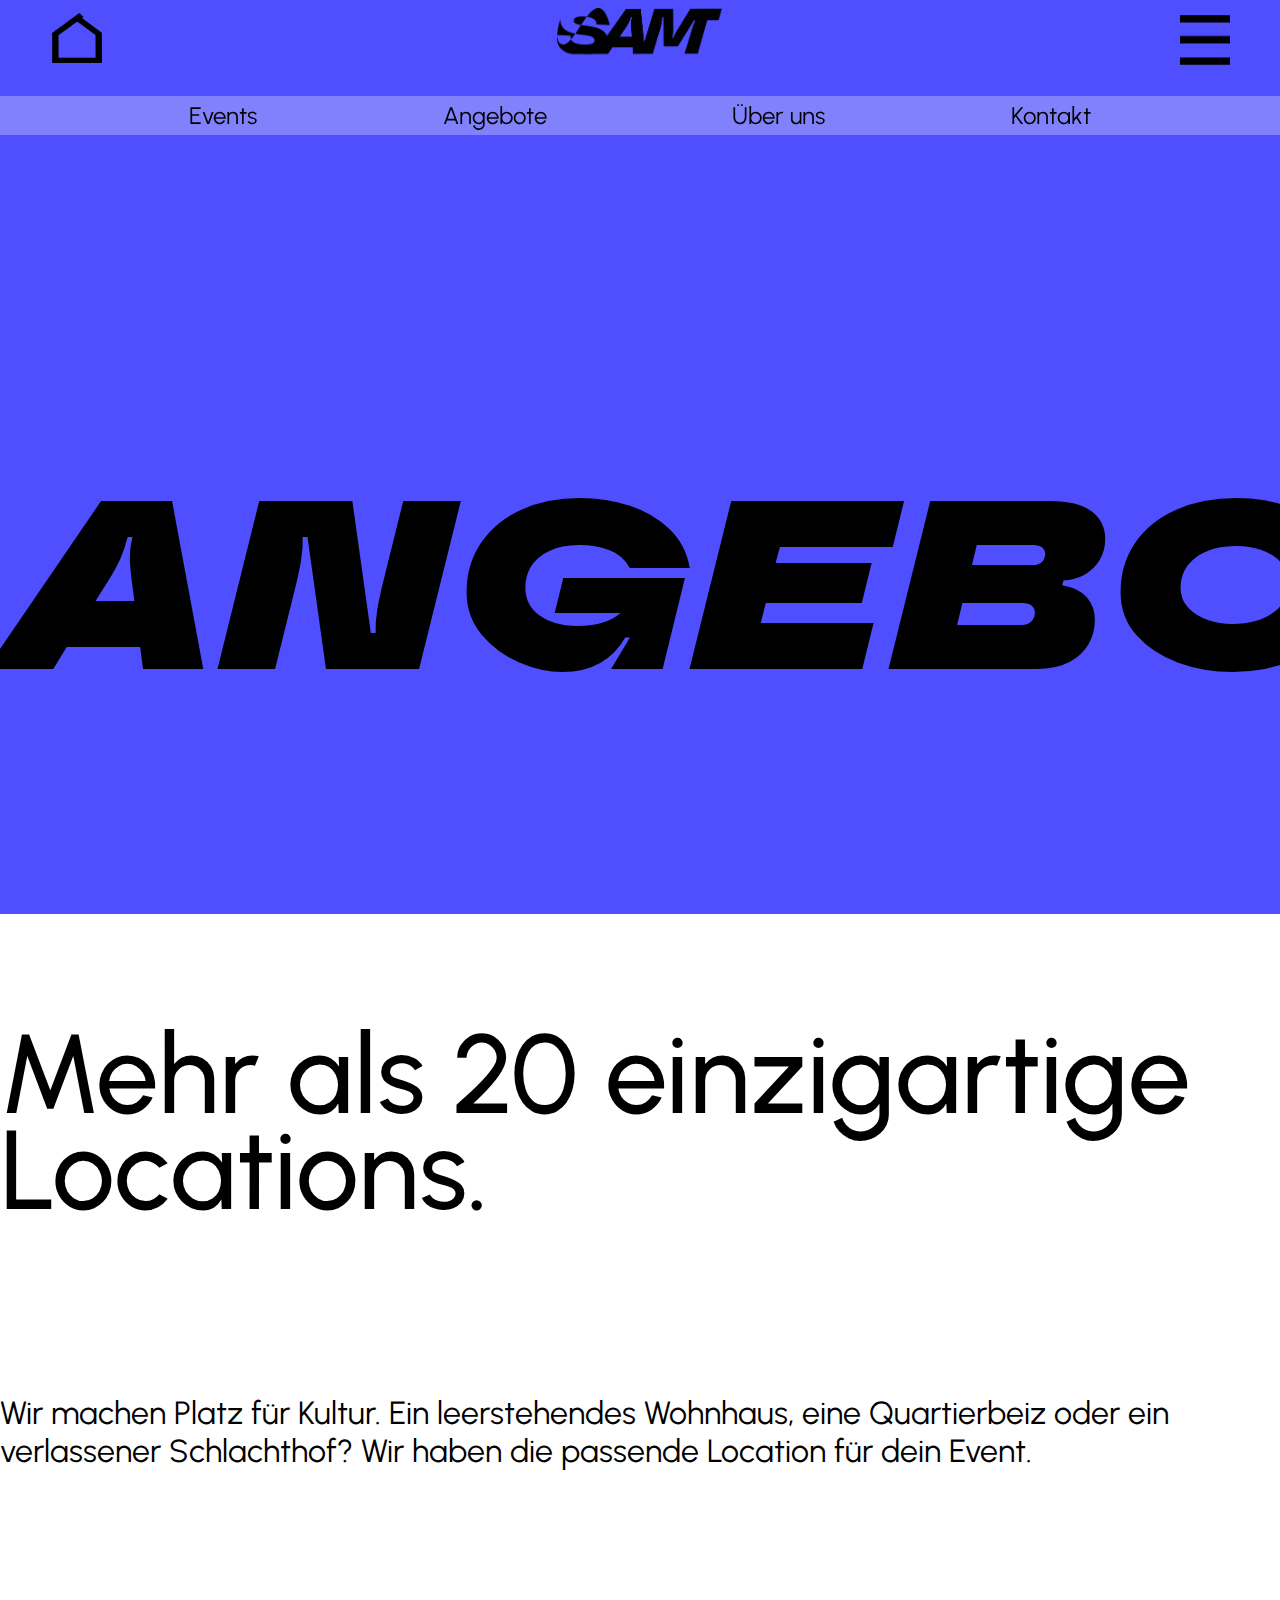
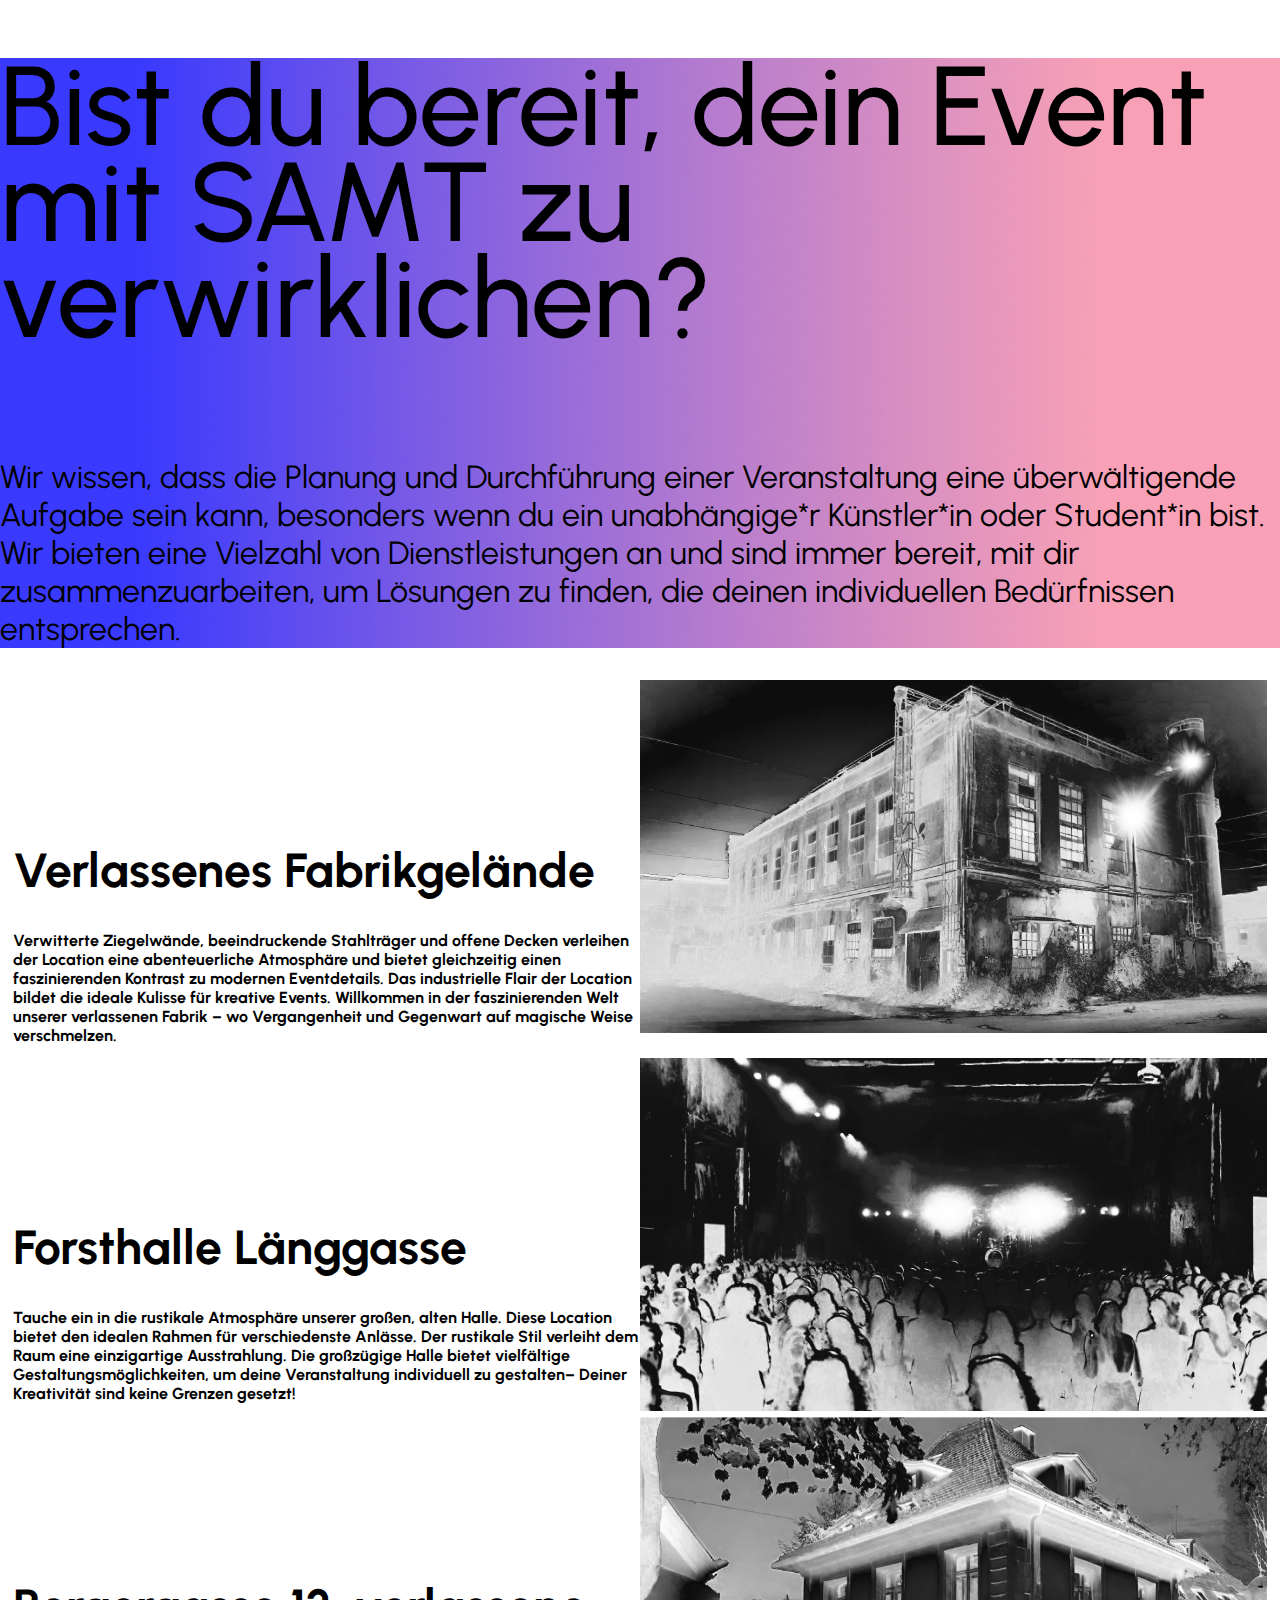
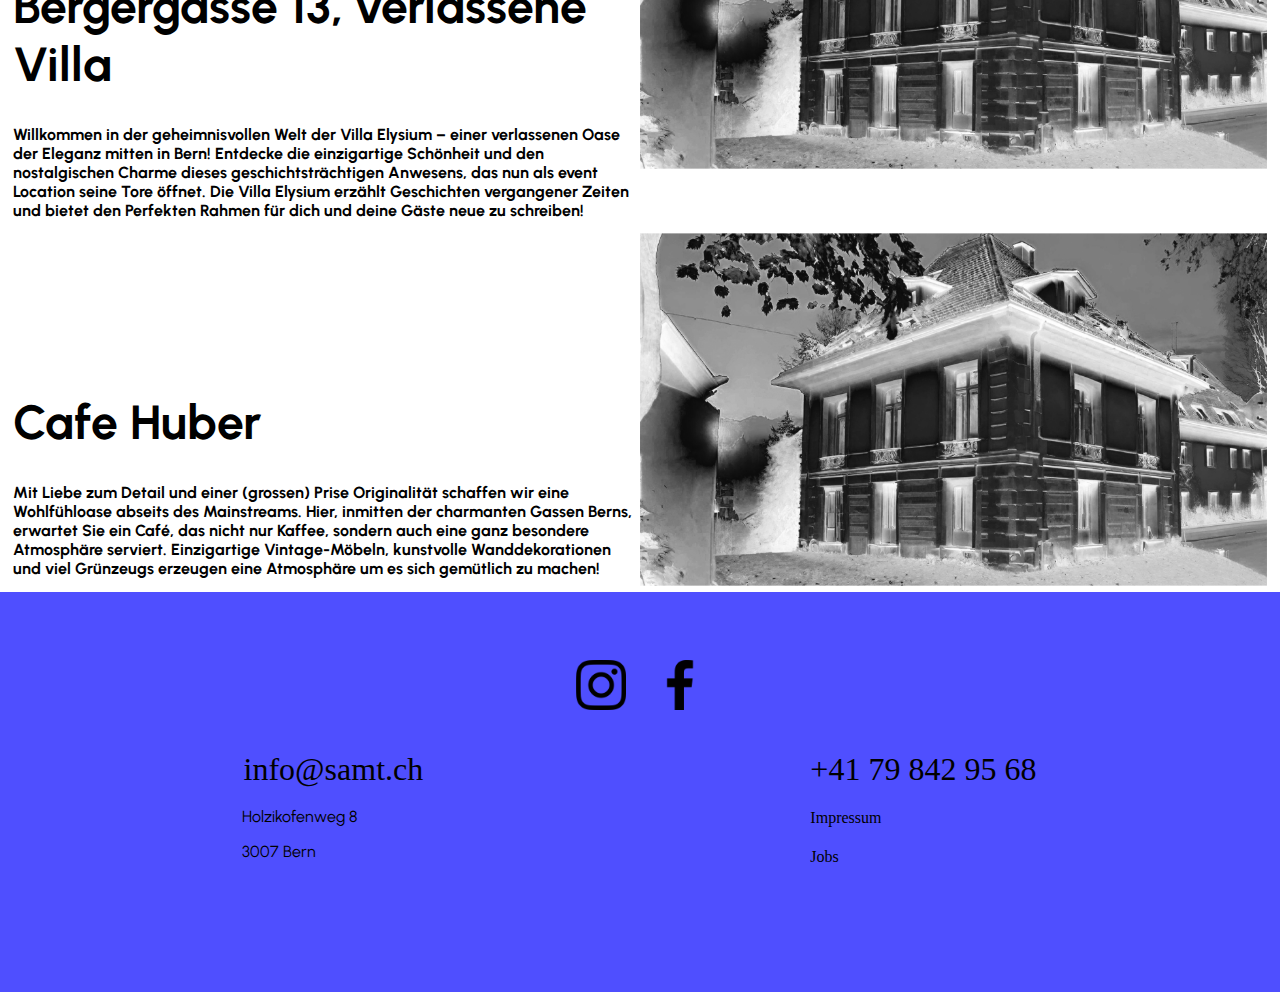
==== angebot.html @ 5d9d2802 "z" ====
<!DOCTYPE html>
<html lang="en" class="angebot-page">
<head>
    <meta charset="UTF-8">
    <meta name="viewport" content="width=device-width, initial-scale=1.0">
    <title>Document</title>
    <link rel="stylesheet" href="css/styles.css">
    <link rel="stylesheet" href="css/media.css">
    <link rel="stylesheet" href="css/angebot.css">
</head>
<body>
    
</body>
</html>

<body id="hintergrund">
    <header>
            
        <div class="flex-grid-header">    
            
            <div class="col" id="home">
                <a href="index.html"><img id="home" src="..\images\icons\haus.png" alt="Home" width="50" height="50"></a>
            </div>
            
            <div class="col" id="logo">
                <a href="index.html"><img src="..\images\logo-samt-header-dark.png" alt="SAMT Logo" class="logo" width="auto" height="80"></a>
            </div>
            
            <div class="col" id="burgernav">
                <img src="..\images\icons\burger.png" alt="menuburger" width="50" height="50"> </a>
            </div>
        
        </div>

        <nav>
            <ul>
                <li><a href="/index.html#Events">Events</a></li>
                <li><a href="angebot.html">Angebote</a></li>
                <li><a href="ueber-uns.html">Über uns</a></li>
                <li><a href="#footerref">Kontakt</a></li>
                
            </ul>
        </nav>

    </header>


    
    <main>

        <div class="flex-grid">
                <br><br><br>  

            <h1> ANGEBOT </h1>
        
        </div>
        <section id="uebersch">
            <div class="col">
                <h3>Mehr als 20 einzigartige
                    Locations.</h3>
              <p>Wir machen Platz für Kultur. Ein leerstehendes Wohnhaus, 
                eine Quartierbeiz oder ein verlassener Schlachthof? 
                Wir haben die passende Location für dein Event.
                </p>
  
        </div>
    </section>
    </div>

    <section id="ueberschrift">
        <div class="col">
            <h3 class="gradient">Bist du bereit, dein Event mit 
                SAMT zu verwirklichen?</h3>
          <p>Wir wissen, dass die Planung und Durchführung einer Veranstaltung
            eine überwältigende Aufgabe sein kann, besonders wenn du
            ein unabhängige*r Künstler*in oder Student*in bist. Wir bieten eine
            Vielzahl von Dienstleistungen an und sind immer bereit,
            mit dir zusammenzuarbeiten, um Lösungen zu finden,
            die deinen individuellen Bedürfnissen entsprechen.
          </p>

    </div>
    </section>
            
       
          

        <div class="flex-grid-2col">
            
            <div class="col">
                <h1 class="angebotheading">Verlassenes Fabrikgelände</h1>
                <h2 class="angebottext">
                    Verwitterte Ziegelwände, beeindruckende Stahlträger und
                    offene Decken verleihen der Location eine
                    abenteuerliche Atmosphäre und bietet gleichzeitig
                    einen faszinierenden Kontrast zu modernen Eventdetails.
                    Das industrielle Flair der Location bildet die ideale Kulisse
                    für kreative Events. Willkommen in der faszinierenden Welt
                    unserer verlassenen Fabrik – wo Vergangenheit und 
                    Gegenwart auf magische Weise verschmelzen.
                </h2>
            </div>
            <div class="col" >
                <img src="..\images\fabrik.png" alt="news" class="bild">
            </div>
            
        </div>

        <div class="flex-grid-2col">

            <div class="col">
                <h1  class="angebotheading">Forsthalle Länggasse
                <h2 class="angebottext">
                    Tauche ein in die rustikale Atmosphäre unserer 
                    großen, alten Halle. Diese Location bietet den idealen 
                    Rahmen für verschiedenste Anlässe.
                    Der rustikale Stil verleiht dem Raum 
                    eine einzigartige Ausstrahlung. Die großzügige
                    Halle bietet vielfältige  Gestaltungsmöglichkeiten, 
                    um deine Veranstaltung individuell
                    zu gestalten– Deiner Kreativität sind keine
                    Grenzen gesetzt!
                </h2>
            </div>

            <div class="col">
                <img src="..\images\kon2.png" alt="contact" class="bild">
            </div>
        </div>
        

        <div class="flex-grid-2col">

            <div class="col">
                <h1  class="angebotheading">Bergergasse 13, verlassene Villa</h1>
                <h2 class="angebottext">
                    Willkommen in der geheimnisvollen Welt der Villa Elysium – 
                    einer verlassenen Oase der Eleganz mitten in Bern! 
                    Entdecke die einzigartige Schönheit und den 
                    nostalgischen Charme dieses geschichtsträchtigen 
                    Anwesens, das nun als event Location seine Tore öffnet.
                    Die Villa Elysium erzählt Geschichten 
                    vergangener Zeiten und bietet den Perfekten
                    Rahmen für dich und deine Gäste neue zu schreiben!
                </h2>
            </div>
            <div class="col">
                <img src="..\images\villa1.png" alt="news" class="bild">
            </div>

        </div>

            <div class="flex-grid-2col">

                <div class="col">
                <h1  class="angebotheading">Cafe Huber</h1>
                <h2 class="angebottext">
                    Mit Liebe zum Detail und einer (grossen) Prise Originalität
                    schaffen wir eine Wohlfühloase abseits des Mainstreams.
                    Hier, inmitten der charmanten Gassen Berns, erwartet Sie
                    ein Café, das nicht nur Kaffee,
                    sondern auch eine ganz besondere Atmosphäre serviert.
                    Einzigartige Vintage-Möbeln, kunstvolle 
                    Wanddekorationen und viel Grünzeugs erzeugen eine
                    Atmosphäre um es sich gemütlich zu machen!
                </h2>
            </div>
            <div class="col">
                <img src="..\images\villa1.png" alt="news"  class="bild">
            </div>
        
    </main>
    
    <footer>


        <section id="footerref"></section>

        <div class="content">
            <div class="some">
                <a href="#">
                    <img src="/images/icons/instagram.png" alt="Instagram">
                </a>
                <a href="#">
                    <img src="images/icons/facebook.png" alt="Facebook">
                </a>
            </div>
            <div class="contact">
                <div class="address">
                    <a class="big-link" href="mailto:info@samt.ch">info@samt.ch</a>
                    <p>Holzikofenweg 8</p>
                    <p>3007 Bern</p>
                </div>
                <div class="information">
                    <a class="big-link" href="tel:+41 79 842 95 68">+41 79 842 95 68</a>
                    <a href="Impressum">Impressum</a>
                    <a href="Jobs">Jobs</a>
                </div>
            </div>
        </div>

    </footer>
</div>
</div>
</body>
</html>
---- css/styles.css ----
@font-face {
  font-family: 'TTTravelsNext';
  src: url('/fonts/TTTravelsNext.ttf');
  font-family: 'TTTravelsNextBlackItalic';
  src: url('/fonts/TTTravelsNextBlackItalic.ttf');
}
@font-face {
  font-family: 'Urbanist';
  src: url('/fonts/Urbanist.ttf');
}

/* For index.html */


/* Overall body style */

body {
  background-image: url(../images/bgimg.png);
  background-repeat: no-repeat;
  background-attachment: fixed;
  background-size: cover;
  background-position: center;
  padding: 0%;
  margin: 0%;
}

h1 {
  font-size: 7pc;
  color: white;
}

h2, p, a {
  font-family: 'Urbanist';

}

h2 {
  font-size: 2pc;
}

/* Header style */

header {
  position: fixed;
  width: 100svw;
}

.flex-grid-header {
  display: flex;
  justify-content: space-between;
  padding: 0 50px;
  padding-bottom: 0%;
  margin-bottom: 0%;
  height: 80px;
  align-items: center;
  backdrop-filter: blur(15px);
}

.flex-grid-header .col {
  width: 50%;
}


#home {
  text-align: left;
}

#logo {
  padding-top: 2px;
  text-align: center;
}

#burgernav {
  text-align: right;
  justify-content: right;
  display: flex;
  align-items: center;
  gap: 10px;
  top: 0;
}


/* Nav style */


nav {
  background-color: rgba(245, 245, 245, 0.3);
  backdrop-filter: blur(15px);
  padding: 0%;
  margin: 0%;
}

ul{   
  border-radius: 10px;
  padding: 5px;
  display:flex;
  flex-direction: row;
  justify-content: space-evenly;
  list-style: none;
  text-decoration: none;
}

li a {
  color: black;
  font-size: 24px;
}

/* Main style */

main {
  padding: 0%;
  margin: 0%;
}

/* Flex grid layout & styles for body */

.flex-grid {
  display: flex;
}

.col {
  flex: 1;
}


.flex-grid-2col {
  display: flex;
  padding-top: 0%;
  padding-bottom: 0%;
  padding-left: 0%;
  padding-right: 0%;
  justify-content: space-between;
}

.flex-grid-2col .col {
  width: 50%;
  padding-top: 0%;
  padding-bottom: 0%;
  padding-left: 0%;
  padding-right: 0%;
}

.flex-grid-2col .col img {
  max-width: 100%;
  padding-top: 0%;
  padding-bottom: 0%;
  padding-left: 0%;
  padding-right: 0%;
}


/* landingpage  section */

#landingpage {
  flex-direction: column;
  justify-content: center;
  align-content: center;
  text-align: center;
  align-items: center;
  padding-top: 8%;
  width: 100%;
  min-height: 100vh;
  min-height: 100svh;
}

#landingpage h1 {
  text-transform: uppercase;
  line-height: 5pc;
  font-family: 'TTTravelsNextBlackItalic';
}

/* Claim  section */

#claim {
  font-family: 'Urbanist';
  padding-left: 2%;
  padding-top: 6%;
}

#claim h1 {
  color: black;
  line-height: 3pc;
  font-size: 7pc;
  font-weight: 500;
}

#claim h2 {
  padding-top: 5%;
  font-size: 2pc;
  padding-bottom: 6%;
  font-weight: 300;
}

/* Events section */

#Events {
  padding-top: 6%;
}

#Events h2 {
  color: white;
  font-size:3pc;
  padding: 2%;
}

#Events p {
  padding-left: 2%;
  font-size: 1.5pc;
  color: white;
}

.flex-grid-2col #col1 {
  background: url(../images/konzedited.png);
  background-repeat: no-repeat;
  background-size: cover;
}

.flex-grid-2col #col2 {
  background: url(../images/aseatatthetableedited.png);
  background-repeat: no-repeat;
  background-size: cover;
}

.flex-grid-2col #col3 {
  background: url(../images/patinavol2edited.png);
  background-repeat: no-repeat;
  background-size: cover;
}

.flex-grid-2col #gradbg {
  background: url(../images/eventbg.png);
  background-repeat: no-repeat;
  background-size: cover;
}

.flex-grid-2col #gradbg2 {
  background: url(../images/eventbg.png);
  background-repeat: no-repeat;
  background-size: cover;
}

.flex-grid-2col #gradbgflipped {
  background: url(../images/eventbgflipped.png);
  background-repeat: no-repeat  ;
  background-size: cover;
}

#imgright {
  max-width: 100%;
  text-align: right;
}

/* Footer style */

footer{
  padding: 50px;
  min-height: 300px;
  background-color: #4F4FFF;
}
footer a{
  display: block;
}
footer a, footer p{
  margin: 1rem 0;
  color: black;
}
.big-link{
  font-size: 2rem;
  font-weight: 500;
}
.some{
  display: flex;
  justify-content: center;
  gap: 25px;
}
.some img{
  width: 50px;
}
.contact{
  display: flex;
  justify-content: space-around;
}

#footerref{
  max-width: 100%;
}

/* Hover Effect */

a:hover{
  border-bottom: 2px solid black;
}
---- css/media.css ----
/* Extra small devices (phones, 600px and down) */
@media only screen and (max-width: 600px)
 
{

  .flex-grid-header {
    display: flex;
    justify-content: space-between;
    padding: 0 0px;
    padding-bottom: 0%;
    margin-bottom: 0%;
    height: 80px;
    align-items: center;
    backdrop-filter: blur(15px);
  }

  .flex-grid-header .col {
    max-width: 100%;
    width: 100%;
  }

    #burgernav { 
        width: 0%; 
        display: none;
      }

      #logo {
        text-align: center;
      }

      #home { 
        display: none; 
      }

      nav li a {
        font-size: 1pc;
      }

      #textA h1 {
        padding-top: 55%;
      }

      #claim .col {
        padding-top: 30%;
      }


      #claim h1 {
        font-size: 2pc;
      }

      #claim h2 {
        font-size: 1pc;
        padding-top: 10%;
      }

    .flex-grid {
        display: flex;
        flex-direction: column;
      }


      #landingpage {
        padding: 0%;
        margin: 0%;
      }

      #landingpage h1{
        padding-left: 5%;
      }
     
      h1 {
        text-align: left;
        font-size: 2pc;
      }
      
      h2 {
        text-align: left;
        font-size: 1pc;
      }

      #Events {
        padding-top: 29%;
      }

      #column2 .flex-grid-2col {
        flex-direction: column-reverse;
      }

      .flex-grid-2col .col h1 {
        font-size: 2pc;
      }
      
      .flex-grid-2col .col h2 {
        font-size: 1pc;
      }
      .flex-grid-2col {
        flex-direction: column;
      }

      .flex-grid-2col .col {
        width: 100%;
      }

      .flex-grid-2col .col img {
        max-width: 99%;
      }

      .flex-grid-2col#Events {
        flex-direction: column;
      }

      .big-link {
        font-size: 1pc;
      }
}
---- css/angebot.css ----
@font-face {
    font-family: 'TTTravelsNext';
    src: url('/fonts/TTTravelsNext.ttf');
    font-family: 'TTTravelsNextBlackItalic';
    src: url('/fonts/TTTravelsNextBlackItalic.ttf');
}
@font-face {
    font-family: 'Urbanist';
    src: url('/fonts/Urbanist.ttf');
}


#hintergrund {
  background-image: url(DSC_0670.jpg);
  background-repeat: no-repeat;
  background-attachment: fixed;
  background-size: cover;
  background-position: center;
  padding: 0%;
  margin: 0%;
  background-color: white;
}


h1 {
  padding-top: 20%;
  padding-bottom: 0%;
  font-size: 15pc;
  color: black;
  font-family: 'tttravelsnextblackitalic';
}

.angebotheading {
  padding-top: 20%;
  padding-bottom: 0%;  
  font-size: 3pc;
  color: black;
  font-family: 'urbanist';
  margin-left: 2%;
}
.angebottext {
  padding-top: 0%;
  padding-bottom: 0%;
  font-size: 1pc;
  color: black;
  font-family: 'urbanist'light;
  margin-left: 2%;
}
.flex-grid {
  display: flex;
  padding-top: 0%;
  padding-bottom: 0%;
  padding-left: 0%;
  padding-right: 0%;
  justify-content: space-between;
  background-image: url();
  background-color: #4F4FFF; /* I want wusch1.jpg as background */
}

.flex-grid-2col {
  display: flex;
  padding-top: 0%;
  padding-bottom: 0%;
  padding-left: 0%; 
  padding-right: 0%;
  justify-content: space-between;
}

.bild {
  width: 98%;
  padding-top: 0%;
  padding-bottom: 4%;
  padding-left:4%;
  padding-right:2%;
  
}


.angebot-page .col img {
  max-width: 100%;
  padding: 0;
  filter: grayscale(100%);
    transition: filter 0.3s;
}

.angebot-page .col img:hover {
  filter: saturate(100%); }

  #uebersch {
    background-color: white;
  }

  
  h3{
    color: black;
    line-height: 6pc;
    font-size: 7pc;
    font-weight: 500;
    font-family:'urbanist';
  }
  .gradient {
    background-repeat: no-repeat;
    font-size: 7pc;
    background-size: cover;
    padding-top: 0%;
    padding-bottom: 0%;
    font-family: 'urbanist';
  }
  
  #uebersch p{
    padding-top: 5%;
    font-size: 2pc;
    padding-bottom: 6%;
  }

  #ueberschrift {
    background-image: url(../images/eventbg.png);
    background-repeat: no-repeat;
    font-size: 7pc;
    background-size: cover;
    padding-top: 0%;
    padding-bottom: ;
    font-family: 'urbanist';
  }
  #ueberschrift p{
    padding-top: 0%;
    font-size: 2pc;
    padding-bottom: 0%;
  }
  

  header a {
    font-family: 'Urbanist';
  
  }


    a{
        all: unset;
        cursor: pointer;
        padding: 2px;
        border-bottom: 1px solid transparent;
        transition: border-bottom 0.3s ease;
    }
    a:hover{
        border-bottom: 1px solid var(--mainDark);}
    

    
        footer{
            padding: 50px;
            min-height: 300px;
            background-color: #4F4FFF;
          }
          footer a{
            display: block;
          }
          footer a, footer p{
            margin: 1rem 0;
            color: black;
          }
          .big-link{
            font-size: 2rem;
            font-weight: 500;
          }
          .some{
            display: flex;
            justify-content: center;
            gap: 25px;
          }
          .some img{
            width: 50px;
          }
          .contact{
            display: flex;
            justify-content: space-around;
          }
          
          #footerref{
            max-width: 100%;
          }


@media screen and (max-width: 600px) {
    .hero h1{
        font-size: 4pc;
        line-height: 4pc;
    }    
    .teamcard input:checked ~ .team-details {
        margin-top: 0px;
    }
        .team-content{
        gap: 1rem;
        flex-direction: column-reverse;
        align-items: flex-start;
    }
    .team-content img{
        margin: 1rem;
    }
    .contact{
        flex-direction: column;
    }
    .full-menu{
        opacity: 0;
        position: fixed;
        top: 0;
        left: 100vw;
        left: 100svw;
        width: 100vw;
        width: 100svw;
        height: 100vh;
        height: 100svh;
        background: rgba(0,0,0,0.5);
        z-index: 2;
        display: flex;
        padding: 5rem;
        flex-direction: column;
        color: white;
        font-size: 2rem;
        font-weight: 500;
        justify-content: center;
        gap: 1rem;
        align-items: end;
        transition: all 0.5s ease;
    
    }
}
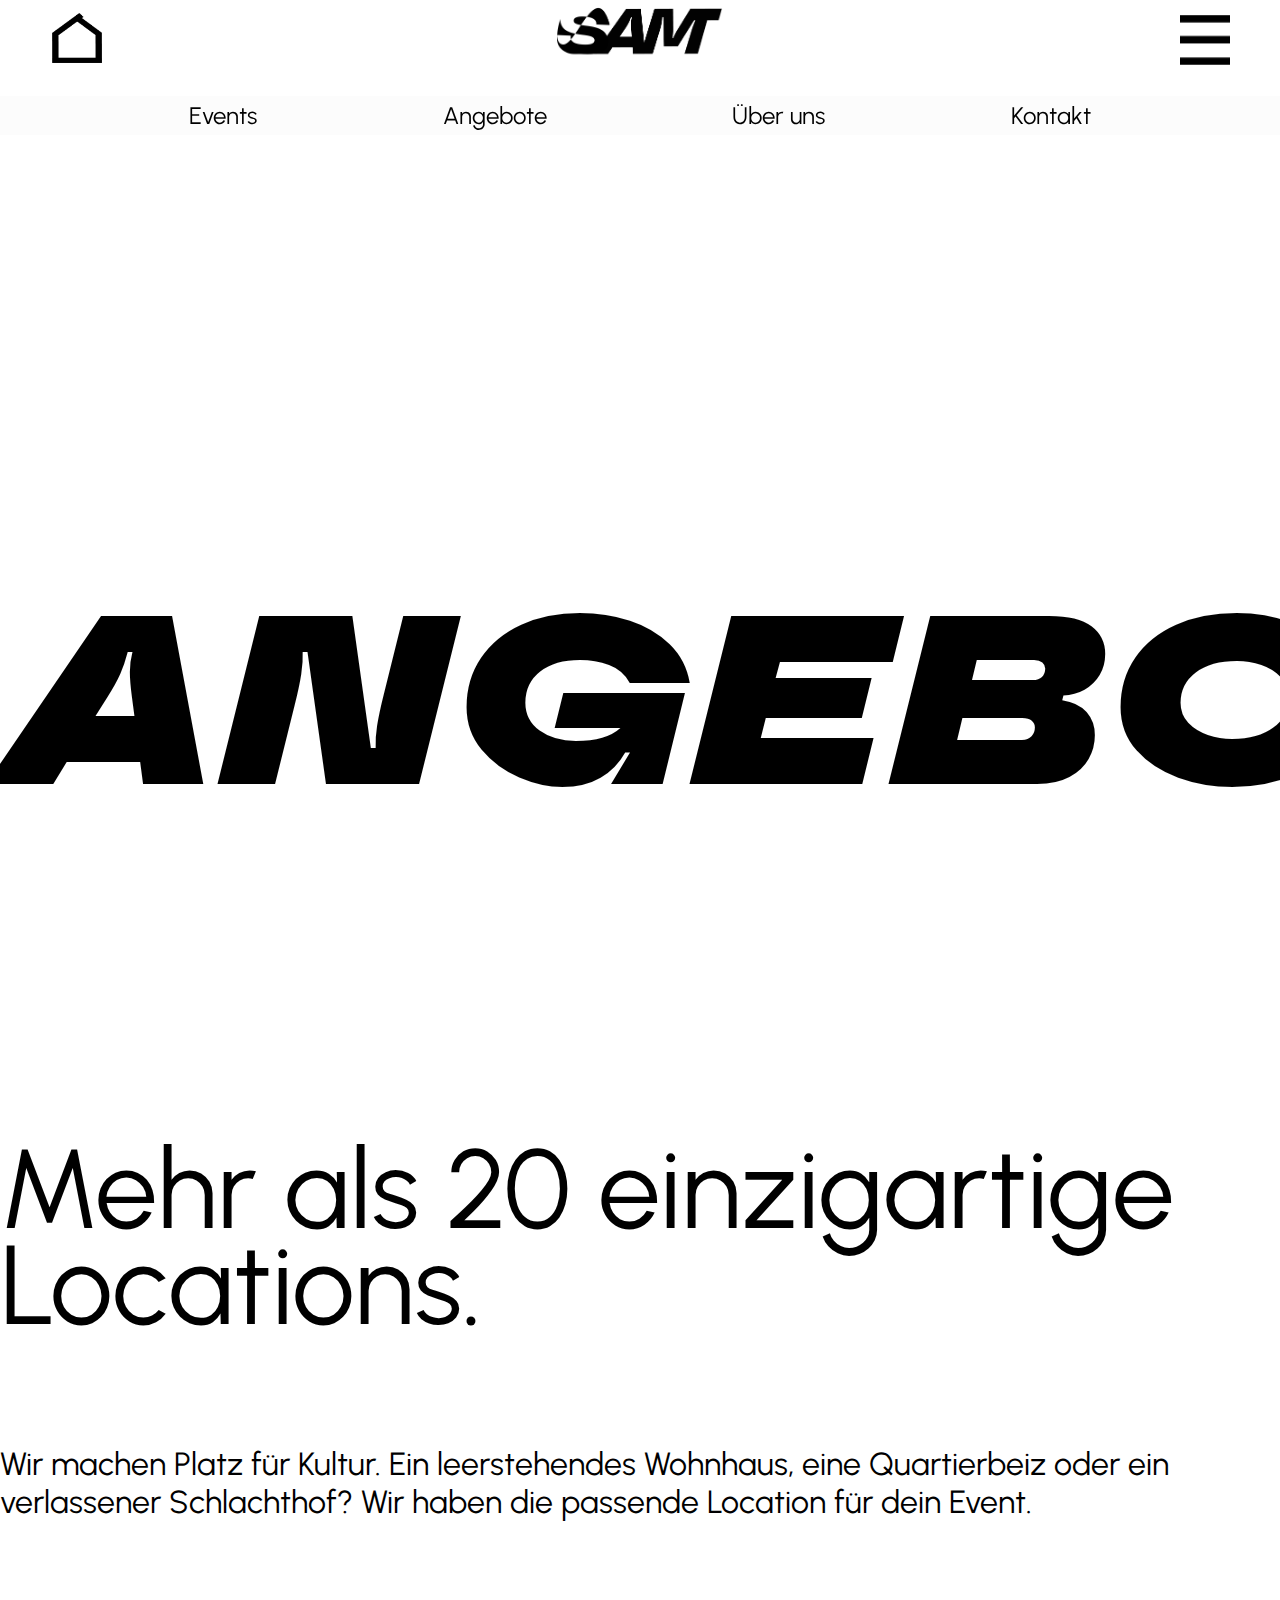
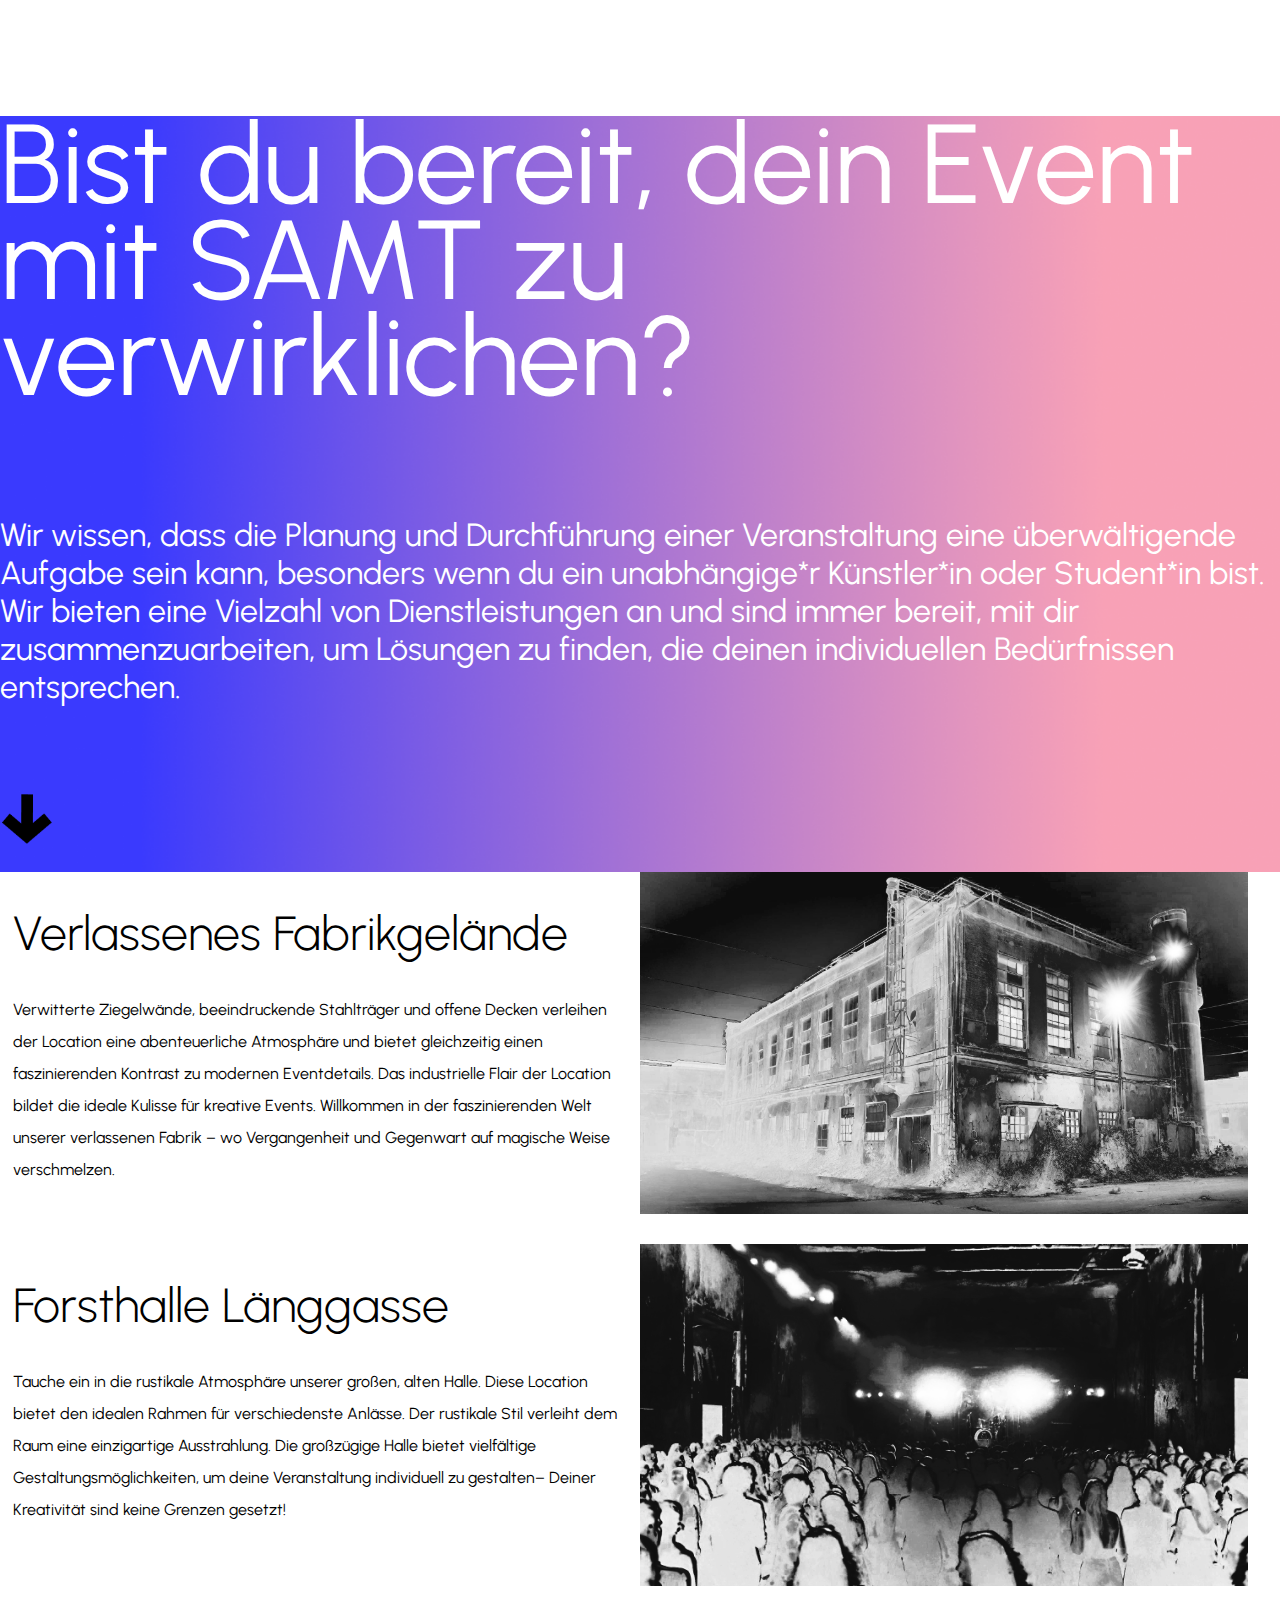
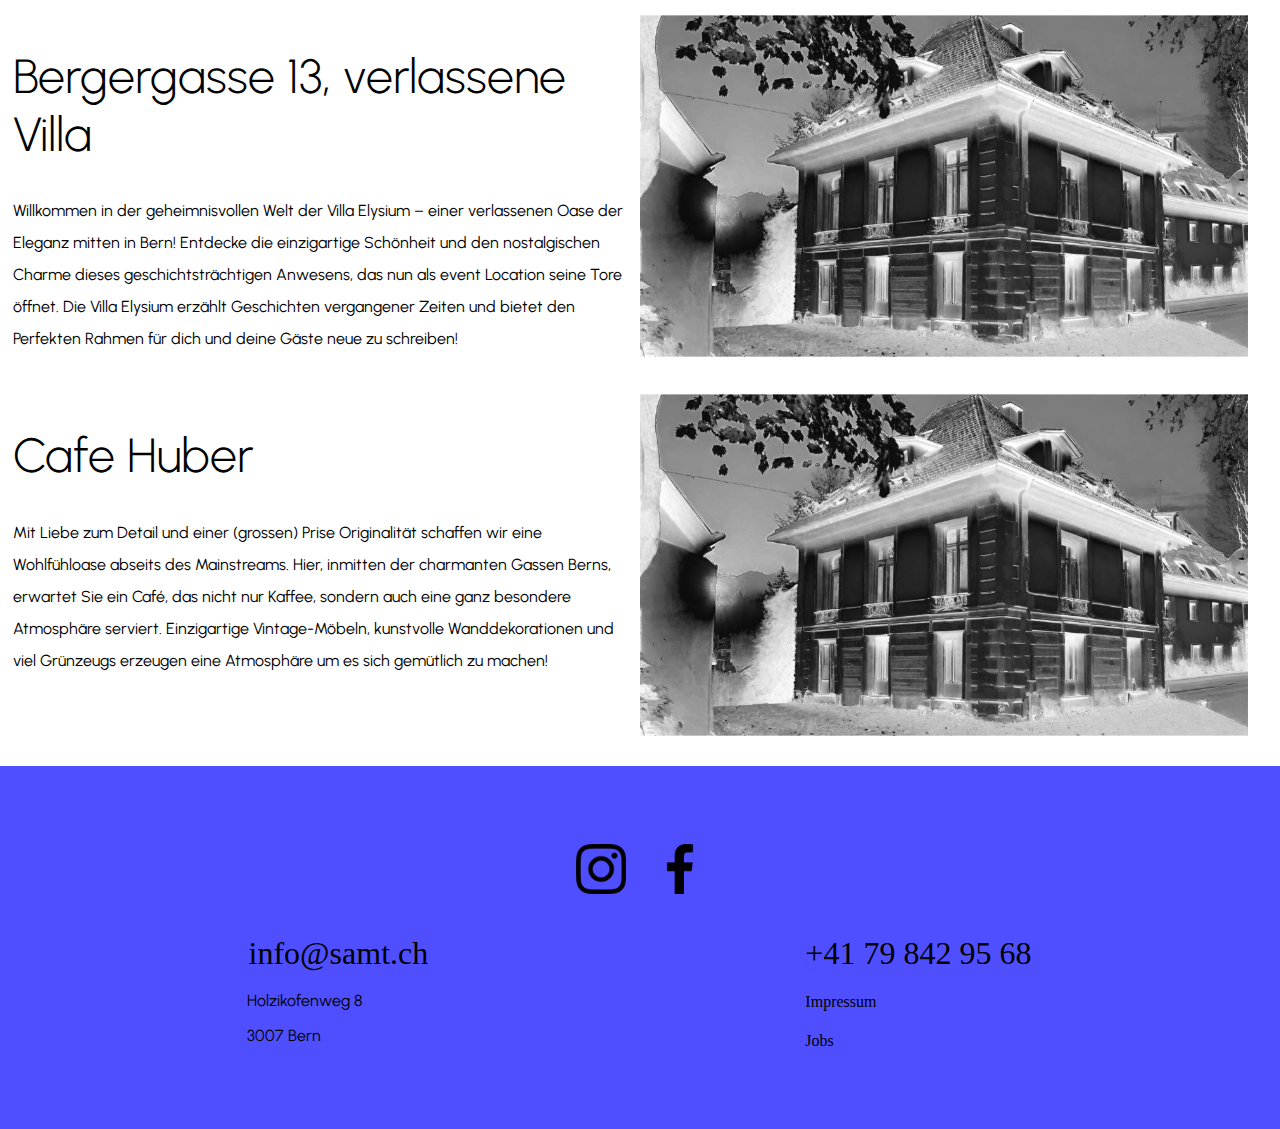
==== commit fd3bf2c4: "angebot css" ====
--- a/angebot.html
+++ b/angebot.html
@@ -52,8 +52,8 @@
                 <br><br><br>  
 
             <h1> ANGEBOT </h1>
-        
-        </div>
+        </div>
+
         <section id="uebersch">
             <div class="col">
                 <h3>Mehr als 20 einzigartige
@@ -78,7 +78,9 @@
             mit dir zusammenzuarbeiten, um Lösungen zu finden,
             die deinen individuellen Bedürfnissen entsprechen.
           </p>
-
+          <div class="col">
+            <a href="#Events" ><img src="../images/icons/pfeil.png" alt="downarrow" height="50" width="50"></a>
+        </div>
     </div>
     </section>
             
--- a/css/angebot.css
+++ b/css/angebot.css
@@ -23,29 +23,39 @@
 
 
 h1 {
-  padding-top: 20%;
+  padding-top: 29%;
   padding-bottom: 0%;
   font-size: 15pc;
   color: black;
   font-family: 'tttravelsnextblackitalic';
-}
+
+}
+
+
 
 .angebotheading {
-  padding-top: 20%;
+  padding-top: 0%;
   padding-bottom: 0%;  
   font-size: 3pc;
   color: black;
   font-family: 'urbanist';
   margin-left: 2%;
+  font-weight: 300;
+  
 }
 .angebottext {
   padding-top: 0%;
   padding-bottom: 0%;
   font-size: 1pc;
   color: black;
-  font-family: 'urbanist'light;
+  font-family: 'urbanist';
   margin-left: 2%;
-}
+  margin-right: 2%;
+  font-weight: 400;
+  line-height: 2pc;
+  
+}
+
 .flex-grid {
   display: flex;
   padding-top: 0%;
@@ -53,25 +63,31 @@
   padding-left: 0%;
   padding-right: 0%;
   justify-content: space-between;
-  background-image: url();
-  background-color: #4F4FFF; /* I want wusch1.jpg as background */
+  background-image: url('wusch1.jpg'); /* Set the background image */
+  background-repeat: no-repeat;
+  background-size: cover;
+}
+.col {
+  flex-basis: 50%;
+  padding: 0%;
+  margin: 0%;
 }
 
 .flex-grid-2col {
   display: flex;
   padding-top: 0%;
-  padding-bottom: 0%;
+  padding-bottom: 2%;
   padding-left: 0%; 
   padding-right: 0%;
   justify-content: space-between;
 }
 
 .bild {
-  width: 98%;
-  padding-top: 0%;
-  padding-bottom: 4%;
-  padding-left:4%;
-  padding-right:2%;
+  width: 95%;
+  padding-top: 0%;
+  padding-bottom: 0%;
+  padding-left:9%;
+  padding-right:0%;
   
 }
 
@@ -88,14 +104,17 @@
 
   #uebersch {
     background-color: white;
-  }
-
-  
+    padding-top: 0%;
+    padding-bottom: 4%;
+    margin-left: 0;
+  }
+  
+
   h3{
-    color: black;
+    color: rgb(255, 255, 255)55, 255, 255);
     line-height: 6pc;
     font-size: 7pc;
-    font-weight: 500;
+    font-weight: 400;
     font-family:'urbanist';
   }
   .gradient {
@@ -108,9 +127,10 @@
   }
   
   #uebersch p{
-    padding-top: 5%;
+    padding-top: 0%;
     font-size: 2pc;
-    padding-bottom: 6%;
+    padding-bottom: 0%;
+    font-weight: 400;
   }
 
   #ueberschrift {
@@ -121,11 +141,14 @@
     padding-top: 0%;
     padding-bottom: ;
     font-family: 'urbanist';
+    color: white;
   }
   #ueberschrift p{
     padding-top: 0%;
     font-size: 2pc;
     padding-bottom: 0%;
+    color: white;
+    font-weight: 400;
   }
   
 
@@ -148,8 +171,8 @@
 
     
         footer{
-            padding: 50px;
-            min-height: 300px;
+            padding: 60px;
+            min-height: 200px;
             background-color: #4F4FFF;
           }
           footer a{
@@ -197,6 +220,15 @@
     .team-content img{
         margin: 1rem;
     }
+    .flex-grid-2col {
+      flex-direction: column ;
+    }
+
+    .bild {
+      width: 100%; 
+      margin-top: 1rem; 
+    }
+
     .contact{
         flex-direction: column;
     }
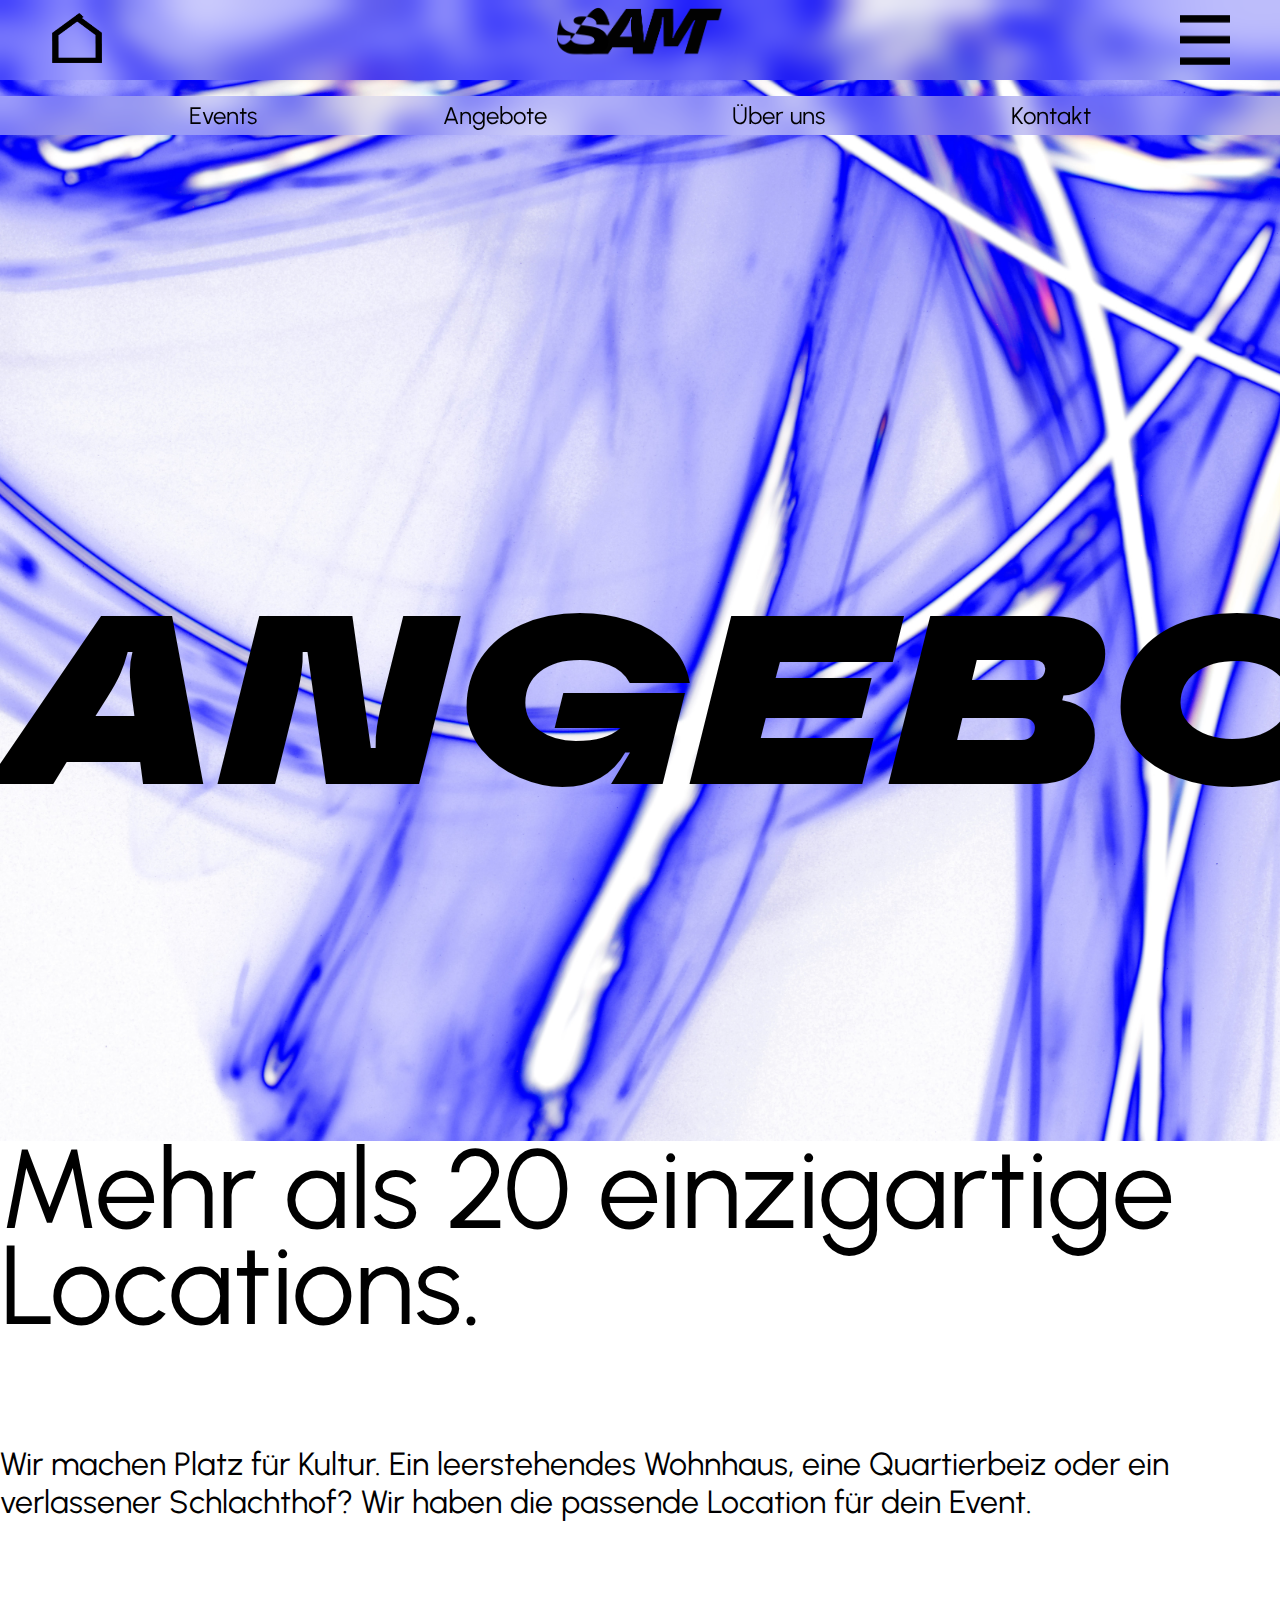
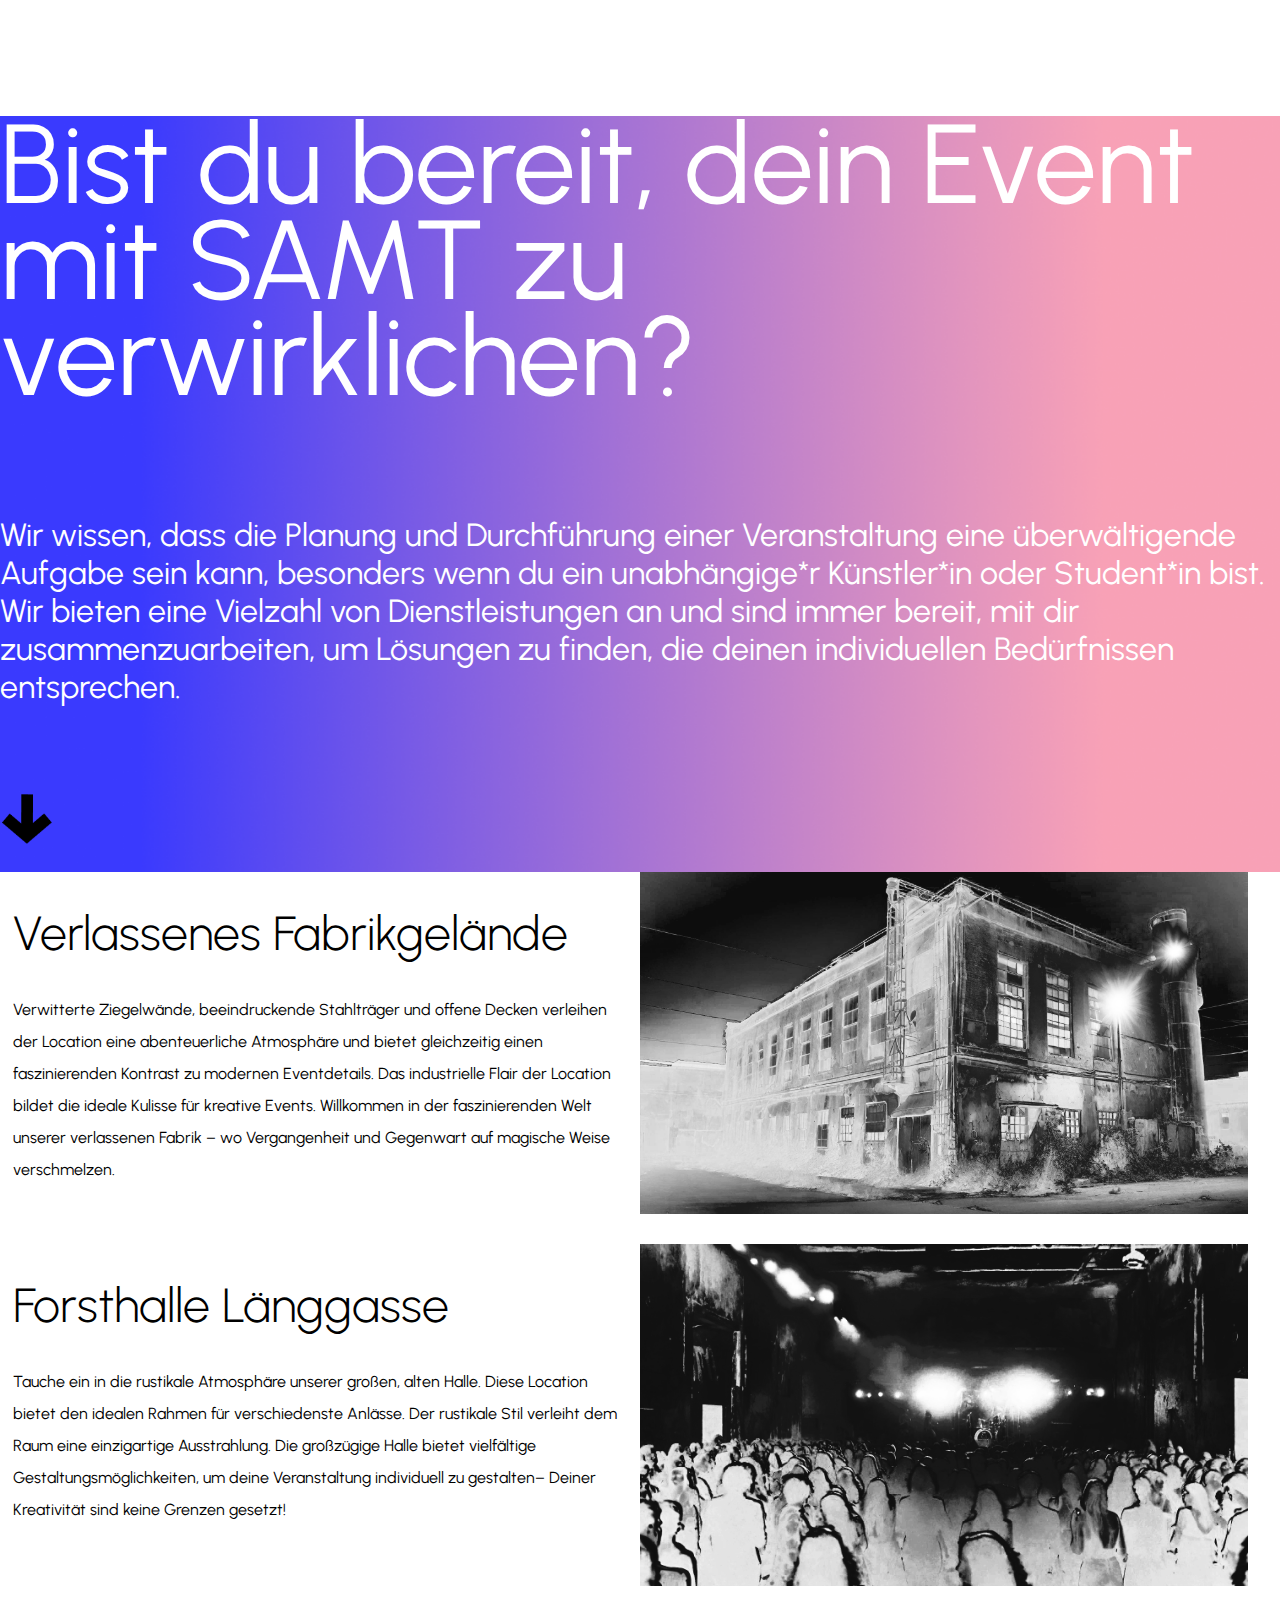
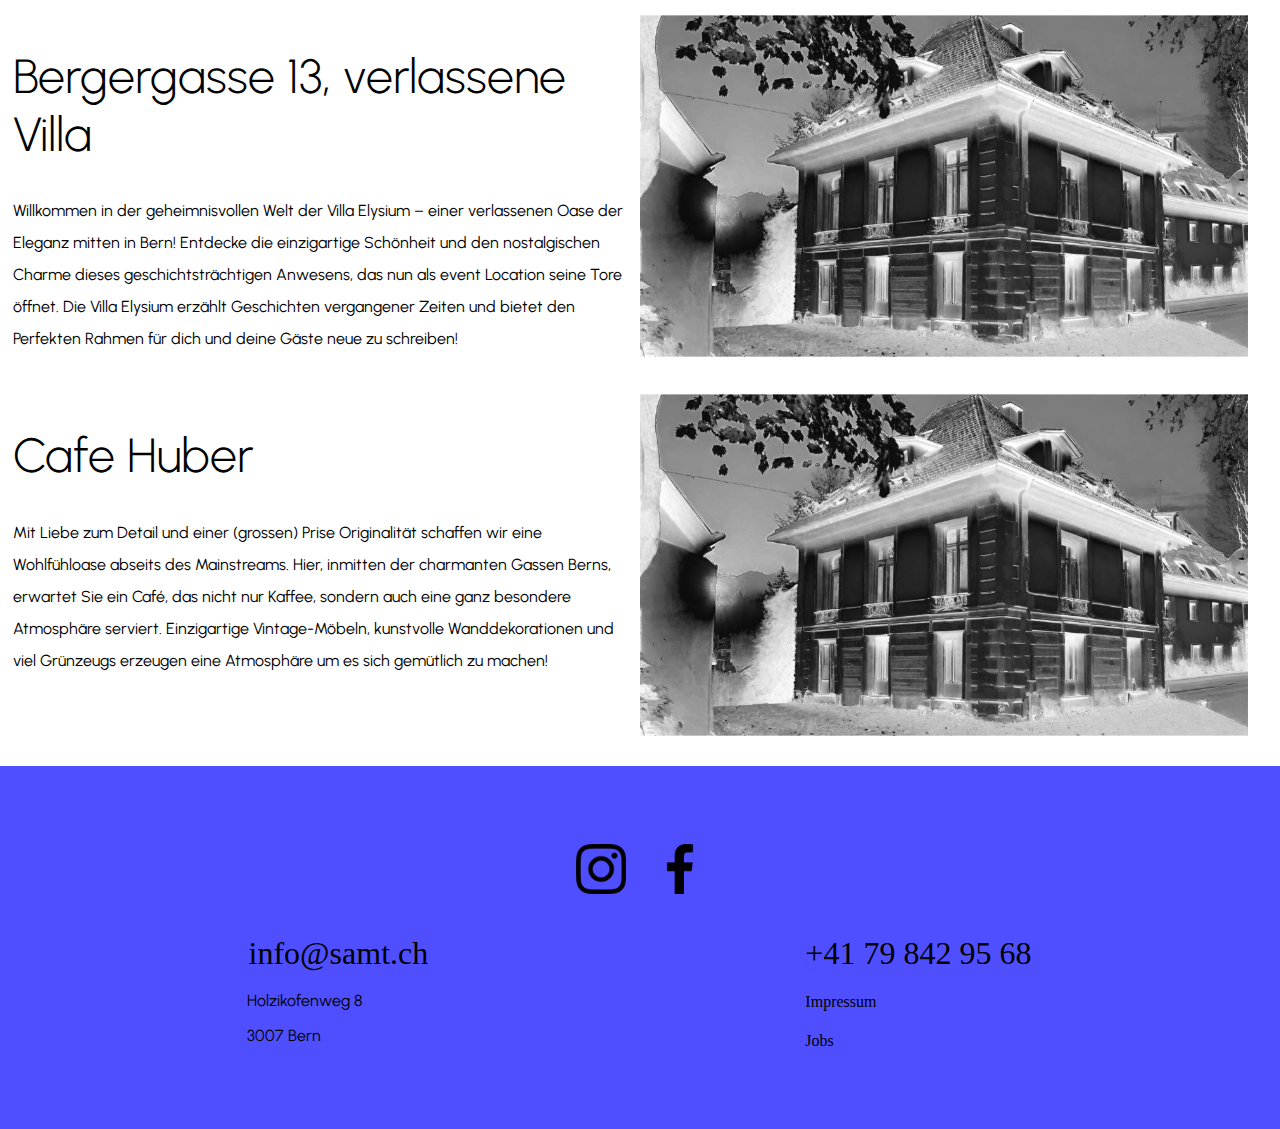
==== commit 68367897: "fixed the body bg for angebot and ueber uns" ====
--- a/angebot.html
+++ b/angebot.html
@@ -13,7 +13,7 @@
 </body>
 </html>
 
-<body id="hintergrund">
+<body class="angebotbg">
     <header>
             
         <div class="flex-grid-header">    
--- a/css/styles.css
+++ b/css/styles.css
@@ -23,6 +23,17 @@
   padding: 0%;
   margin: 0%;
 }
+
+body.ueberuns {
+  background-image: url(../images/background.png); 
+  background-repeat: no-repeat;
+  background-attachment: fixed;
+  background-size: cover;
+  background-position: center;
+  padding: 0%;
+  margin: 0%;
+}
+
 
 h1 {
   font-size: 7pc;
--- a/css/angebot.css
+++ b/css/angebot.css
@@ -10,8 +10,8 @@
 }
 
 
-#hintergrund {
-  background-image: url(DSC_0670.jpg);
+body.angebotbg {
+  background-image: url(../images/DSC_0670.jpg);
   background-repeat: no-repeat;
   background-attachment: fixed;
   background-size: cover;
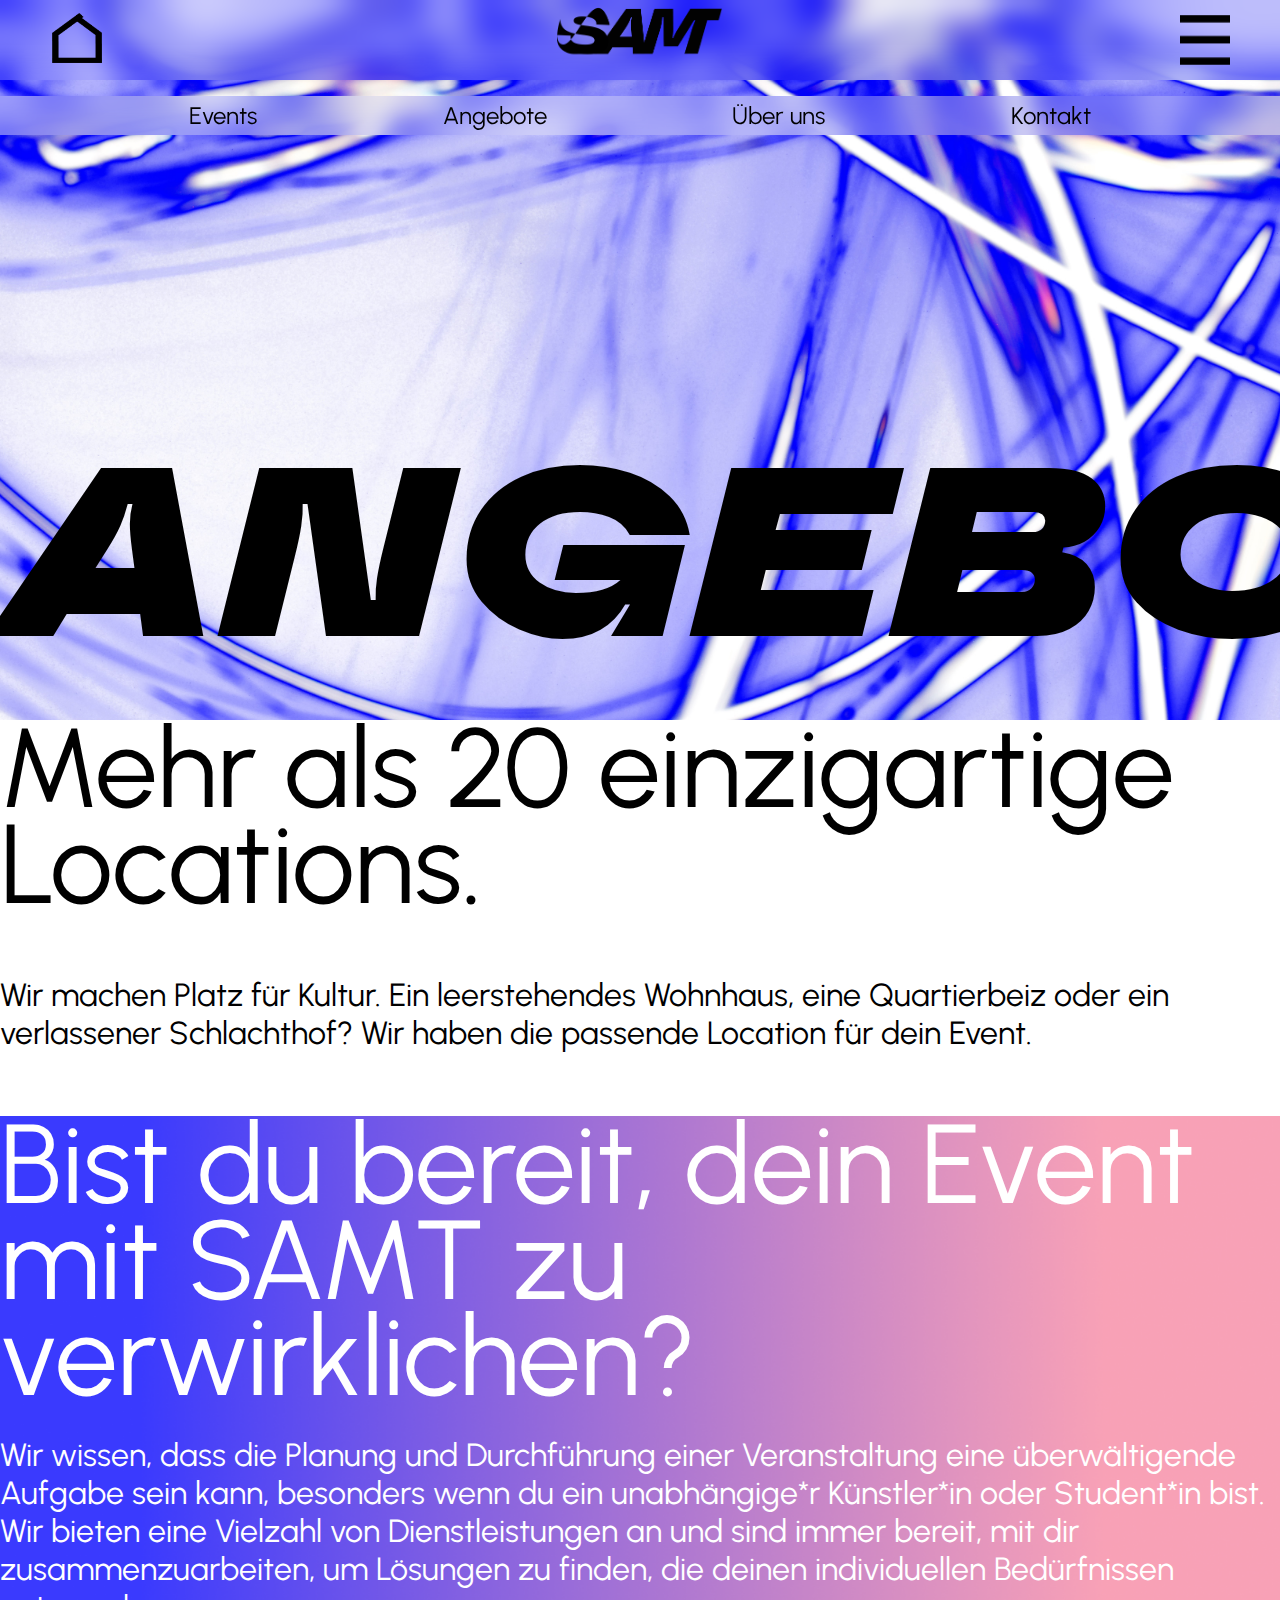
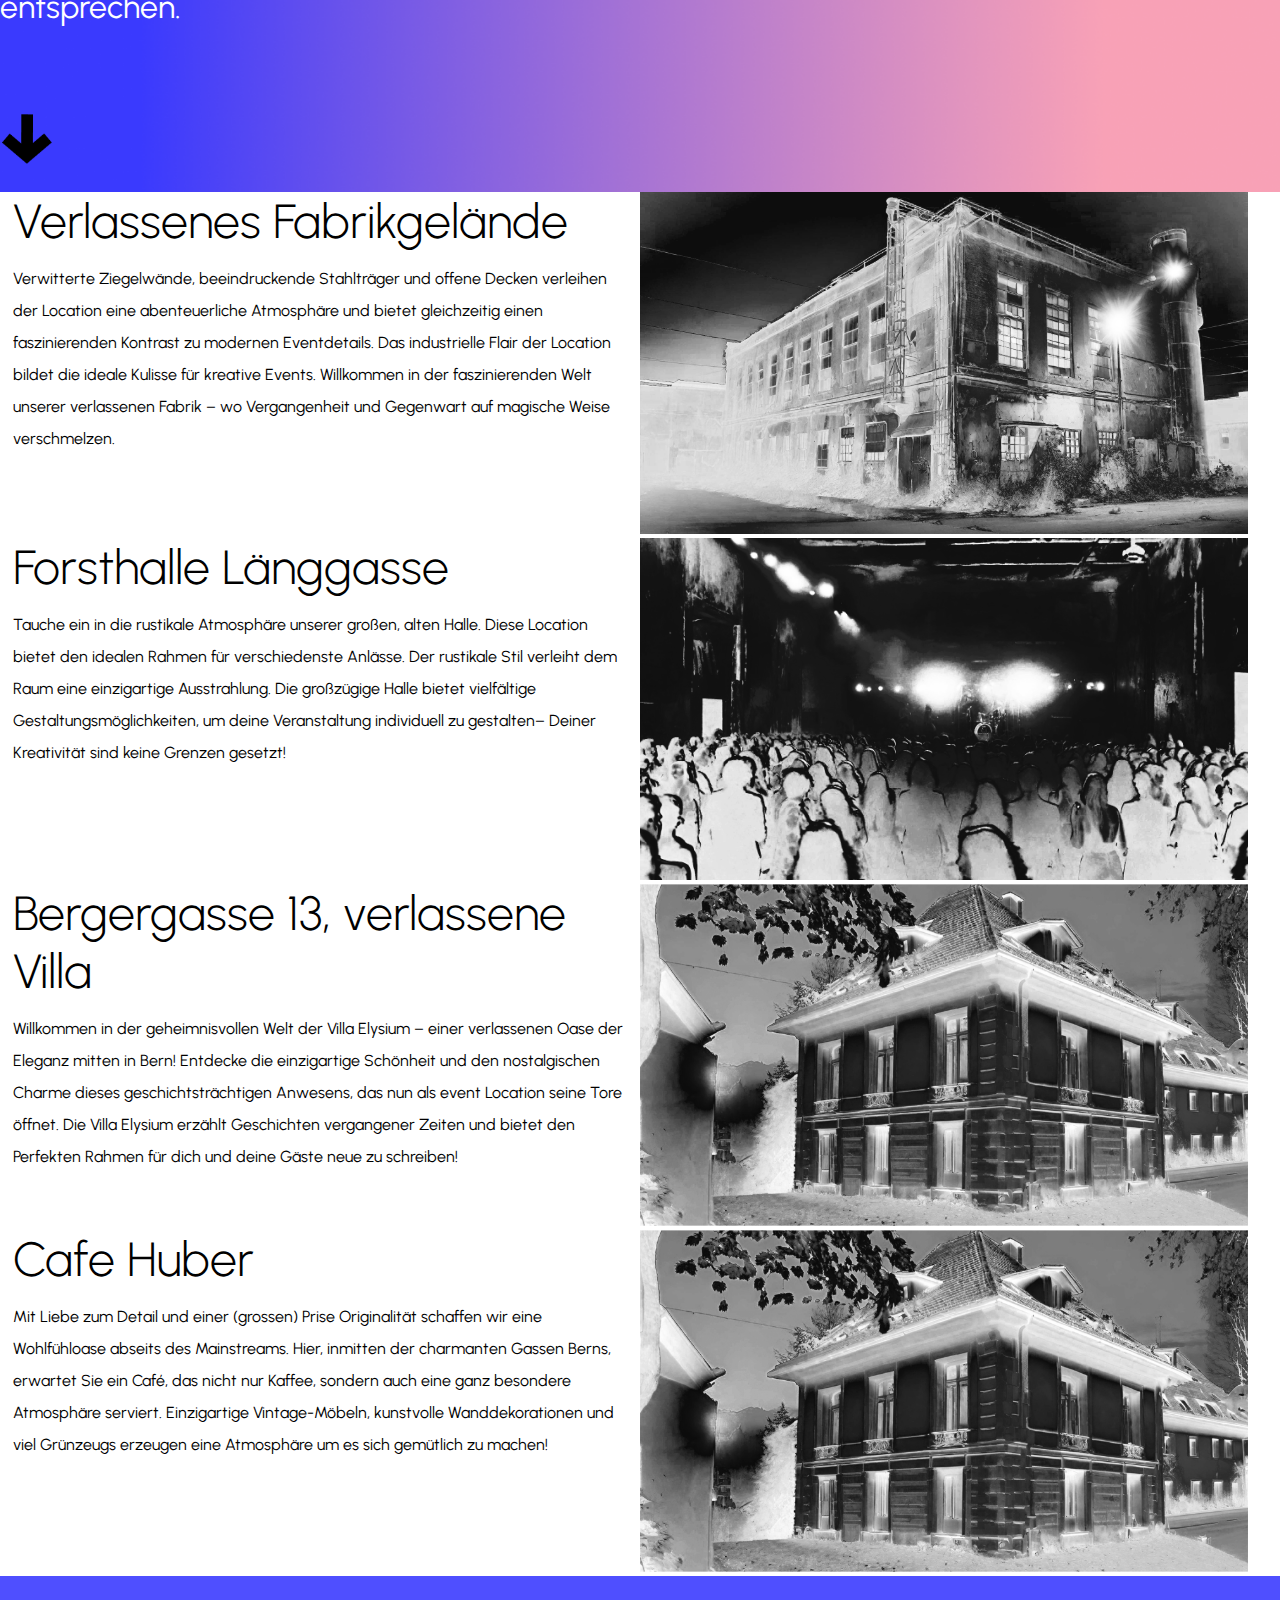
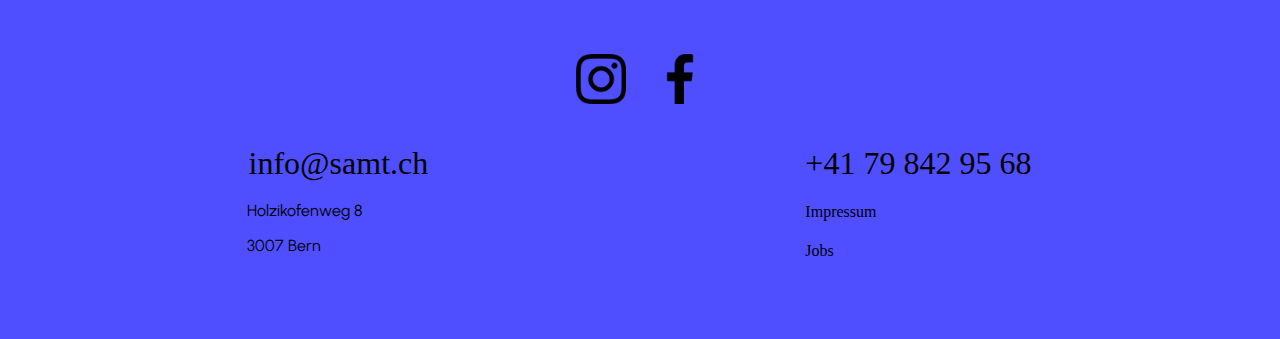
==== commit 59ec9969: "fixed gaps between angebot sections, structured it and other changes." ====
--- a/angebot.html
+++ b/angebot.html
@@ -8,12 +8,9 @@
     <link rel="stylesheet" href="css/media.css">
     <link rel="stylesheet" href="css/angebot.css">
 </head>
-<body>
-    
-</body>
-</html>
 
 <body class="angebotbg">
+    
     <header>
             
         <div class="flex-grid-header">    
@@ -48,41 +45,57 @@
     
     <main>
 
-        <div class="flex-grid">
-                <br><br><br>  
-
-            <h1> ANGEBOT </h1>
-        </div>
+        <section id="bigtext">
+            <div class="flex-grid">
+
+                <div class="col">
+                
+                    <h1> ANGEBOT </h1>
+            
+                </div>
+
+            </div>
+        </section>
+
 
         <section id="uebersch">
-            <div class="col">
-                <h3>Mehr als 20 einzigartige
-                    Locations.</h3>
-              <p>Wir machen Platz für Kultur. Ein leerstehendes Wohnhaus, 
-                eine Quartierbeiz oder ein verlassener Schlachthof? 
-                Wir haben die passende Location für dein Event.
+            <div class="flex-grid">
+                <div class="col">
+                    
+                    <h3>Mehr als 20 einzigartige Locations.</h3>
+                
+                    <p>Wir machen Platz für Kultur. Ein leerstehendes Wohnhaus, 
+                        eine Quartierbeiz oder ein verlassener Schlachthof? 
+                        Wir haben die passende Location für dein Event.
+                    </p>
+    
+                </div>
+            </div>    
+        </section>
+        
+
+        <section id="ueberschrift">
+            
+            <div class="col">
+                
+                <h3 class="gradient">Bist du bereit, dein Event mit 
+                    SAMT zu verwirklichen?
+                </h3>
+
+                <p>Wir wissen, dass die Planung und Durchführung einer Veranstaltung
+                    eine überwältigende Aufgabe sein kann, besonders wenn du
+                    ein unabhängige*r Künstler*in oder Student*in bist. Wir bieten eine
+                    Vielzahl von Dienstleistungen an und sind immer bereit,
+                    mit dir zusammenzuarbeiten, um Lösungen zu finden,
+                    die deinen individuellen Bedürfnissen entsprechen.
                 </p>
-  
-        </div>
-    </section>
-    </div>
-
-    <section id="ueberschrift">
-        <div class="col">
-            <h3 class="gradient">Bist du bereit, dein Event mit 
-                SAMT zu verwirklichen?</h3>
-          <p>Wir wissen, dass die Planung und Durchführung einer Veranstaltung
-            eine überwältigende Aufgabe sein kann, besonders wenn du
-            ein unabhängige*r Künstler*in oder Student*in bist. Wir bieten eine
-            Vielzahl von Dienstleistungen an und sind immer bereit,
-            mit dir zusammenzuarbeiten, um Lösungen zu finden,
-            die deinen individuellen Bedürfnissen entsprechen.
-          </p>
-          <div class="col">
-            <a href="#Events" ><img src="../images/icons/pfeil.png" alt="downarrow" height="50" width="50"></a>
-        </div>
-    </div>
-    </section>
+            
+                <div class="col">
+                    <a href="#Events" ><img src="../images/icons/pfeil.png" alt="downarrow" height="50" width="50"></a>
+                </div>
+        </div>
+        
+        </section>
             
        
           
--- a/css/angebot.css
+++ b/css/angebot.css
@@ -21,16 +21,32 @@
   background-color: white;
 }
 
+#bigtext {
+  padding-top: 30%;
+}
+
+section {
+  padding-top: 0%;
+  padding-bottom: 0%;
+  margin-left: 0%;
+  margin-right: 0%;
+}
+
+p {
+  padding-top: 0%;
+  padding-bottom: 0%;
+  margin-left: 0%;
+  margin-right: 0%;
+}
 
 h1 {
-  padding-top: 29%;
+  padding-top: 0%;
   padding-bottom: 0%;
   font-size: 15pc;
   color: black;
   font-family: 'tttravelsnextblackitalic';
-
-}
-
+  margin: 0%;
+}
 
 
 .angebotheading {
@@ -56,31 +72,6 @@
   
 }
 
-.flex-grid {
-  display: flex;
-  padding-top: 0%;
-  padding-bottom: 0%;
-  padding-left: 0%;
-  padding-right: 0%;
-  justify-content: space-between;
-  background-image: url('wusch1.jpg'); /* Set the background image */
-  background-repeat: no-repeat;
-  background-size: cover;
-}
-.col {
-  flex-basis: 50%;
-  padding: 0%;
-  margin: 0%;
-}
-
-.flex-grid-2col {
-  display: flex;
-  padding-top: 0%;
-  padding-bottom: 2%;
-  padding-left: 0%; 
-  padding-right: 0%;
-  justify-content: space-between;
-}
 
 .bild {
   width: 95%;
@@ -105,30 +96,31 @@
   #uebersch {
     background-color: white;
     padding-top: 0%;
-    padding-bottom: 4%;
+    padding-bottom: 5%;
     margin-left: 0;
   }
   
 
   h3{
-    color: rgb(255, 255, 255)55, 255, 255);
+   
     line-height: 6pc;
     font-size: 7pc;
     font-weight: 400;
     font-family:'urbanist';
-  }
-  .gradient {
-    background-repeat: no-repeat;
-    font-size: 7pc;
-    background-size: cover;
     padding-top: 0%;
     padding-bottom: 0%;
-    font-family: 'urbanist';
-  }
+    margin-left: 0%;
+    margin-right: 0%;
+    margin-top: 0%;
+    margin-bottom: 0%;
+  }
+
   
   #uebersch p{
-    padding-top: 0%;
+    margin-top: 5%;
+    margin-bottom: 0%;
     font-size: 2pc;
+    padding-top: 0%;
     padding-bottom: 0%;
     font-weight: 400;
   }
@@ -139,10 +131,10 @@
     font-size: 7pc;
     background-size: cover;
     padding-top: 0%;
-    padding-bottom: ;
     font-family: 'urbanist';
     color: white;
   }
+
   #ueberschrift p{
     padding-top: 0%;
     font-size: 2pc;
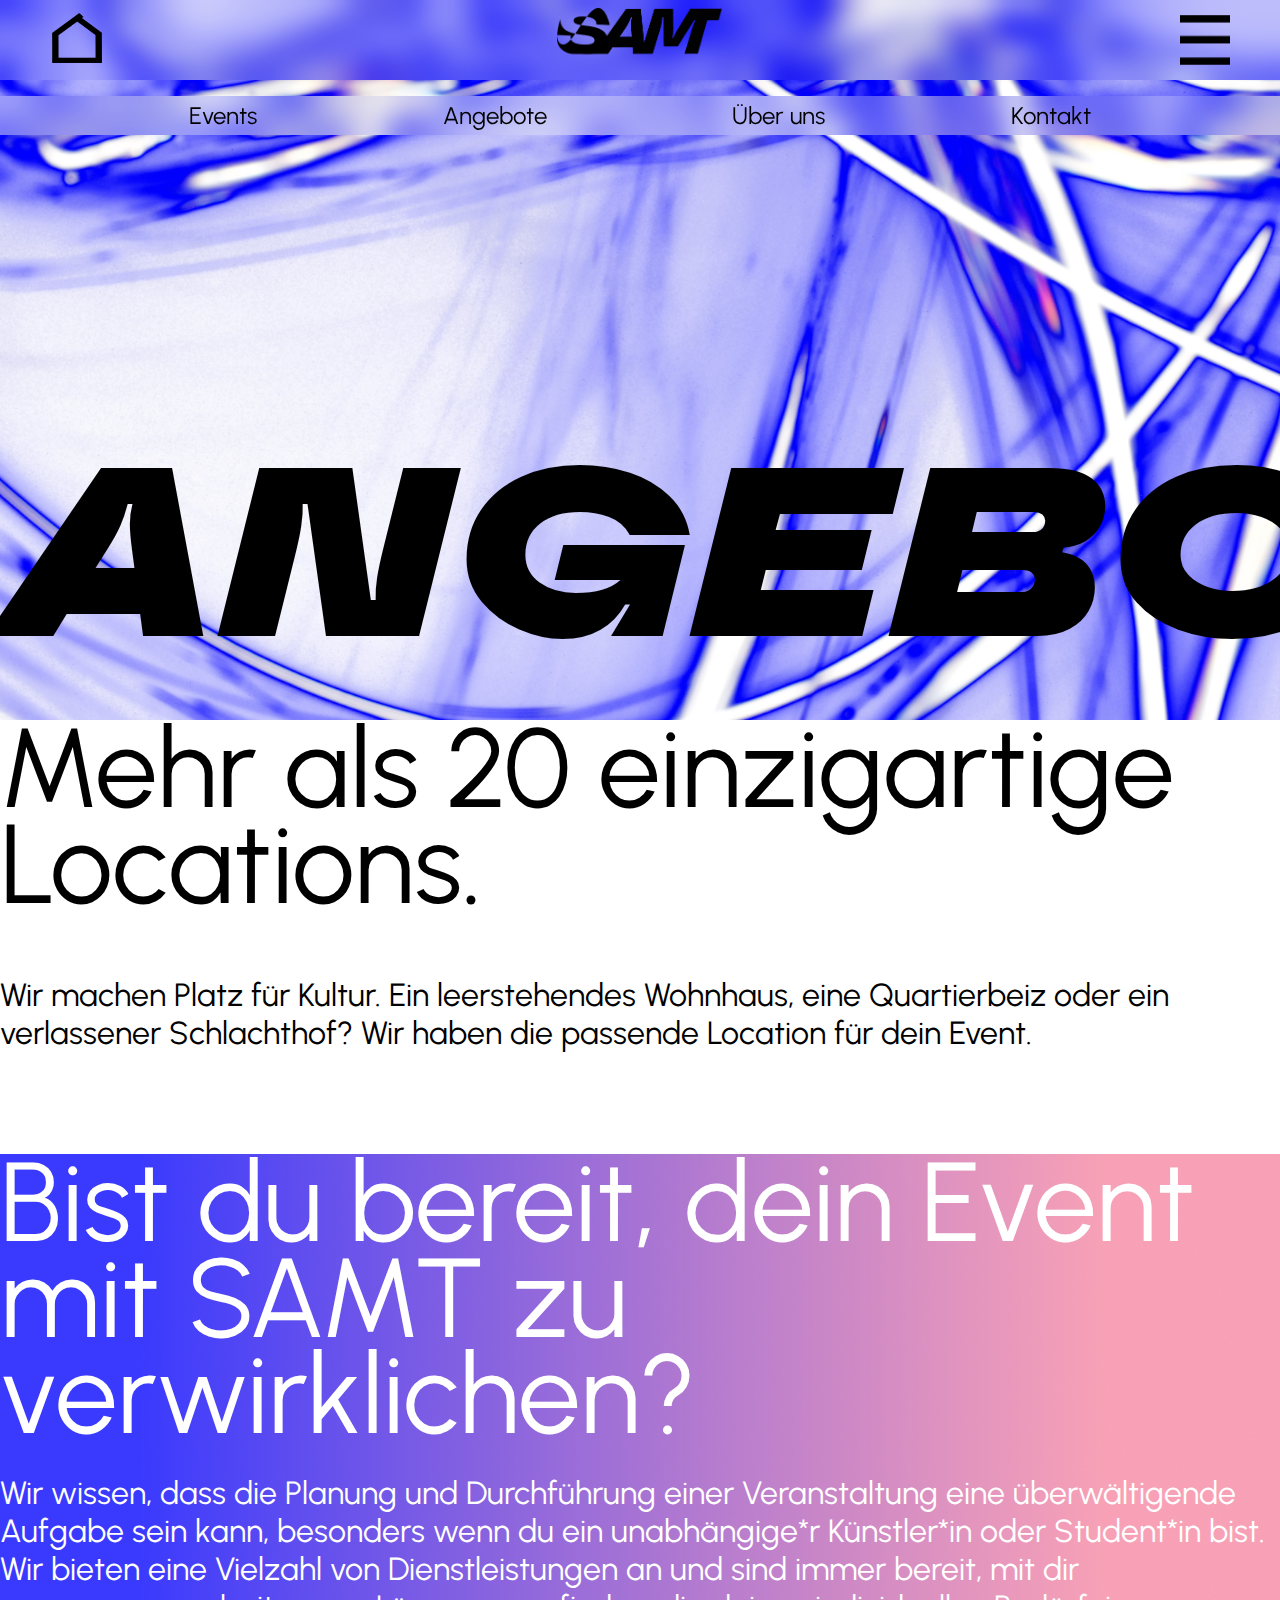
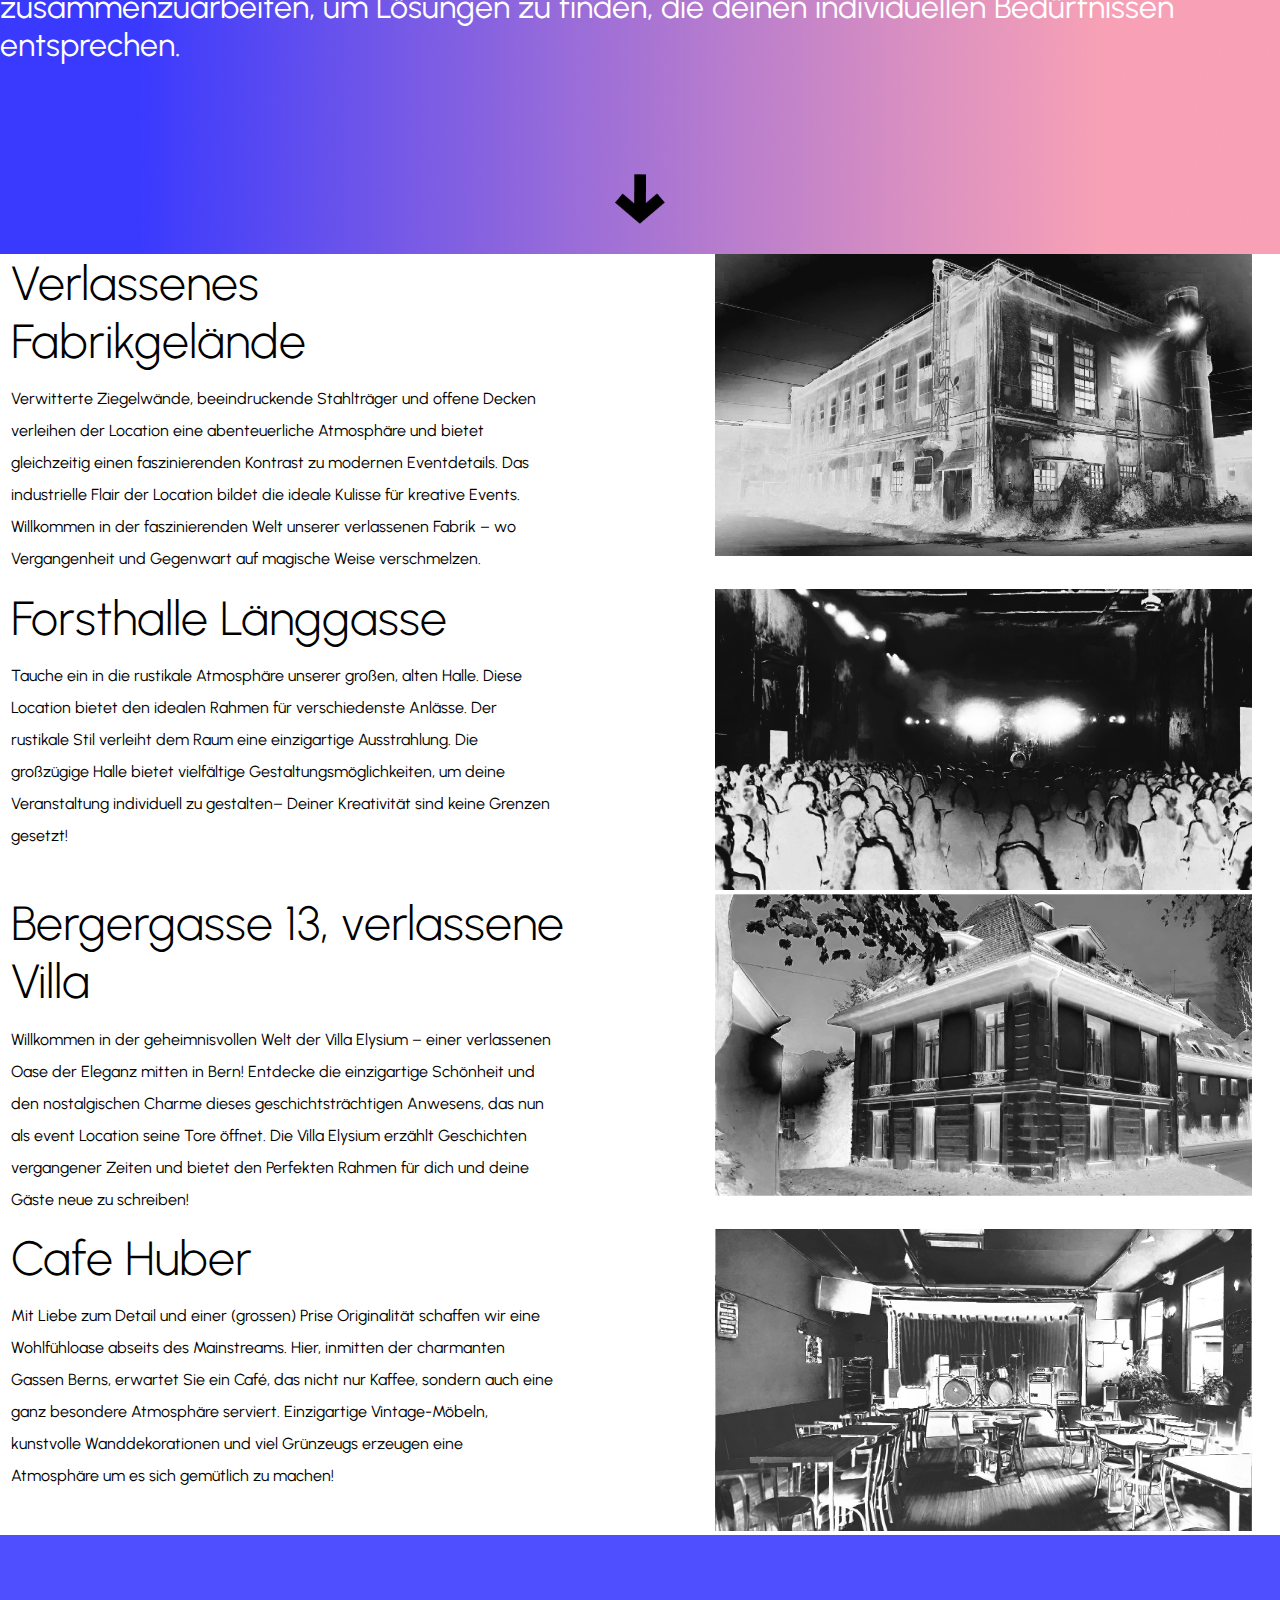
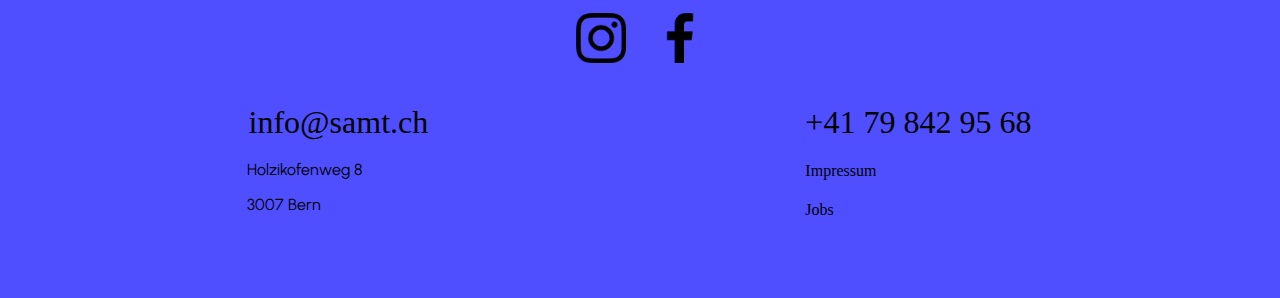
==== commit e16895d9: "Angebot Seite" ====
--- a/angebot.html
+++ b/angebot.html
@@ -91,7 +91,7 @@
                 </p>
             
                 <div class="col">
-                    <a href="#Events" ><img src="../images/icons/pfeil.png" alt="downarrow" height="50" width="50"></a>
+                    <a href="#events"><img src="../images/icons/pfeil.png" alt="downarrow" height="50" width="50"></a>
                 </div>
         </div>
         
@@ -100,7 +100,7 @@
        
           
 
-        <div class="flex-grid-2col">
+        <div class="flex-grid-2col" id="events">
             
             <div class="col">
                 <h1 class="angebotheading">Verlassenes Fabrikgelände</h1>
@@ -181,7 +181,7 @@
                 </h2>
             </div>
             <div class="col">
-                <img src="..\images\villa1.png" alt="news"  class="bild">
+                <img src="images/cafe.jpg" alt="news"  class="bild">
             </div>
         
     </main>
--- a/css/styles.css
+++ b/css/styles.css
@@ -38,6 +38,8 @@
 h1 {
   font-size: 7pc;
   color: white;
+  margin: 0%;
+  padding: 0%;
 }
 
 h2, p, a {
@@ -176,8 +178,9 @@
 
 #landingpage h1 {
   text-transform: uppercase;
-  line-height: 5pc;
   font-family: 'TTTravelsNextBlackItalic';
+  margin: 0%;
+  padding: 0%;
 }
 
 /* Claim  section */
@@ -186,29 +189,41 @@
   font-family: 'Urbanist';
   padding-left: 2%;
   padding-top: 6%;
+  min-height: 100vh;
+  min-height: 100svh;
 }
 
 #claim h1 {
   color: black;
-  line-height: 3pc;
   font-size: 7pc;
   font-weight: 500;
 }
 
 #claim h2 {
+  margin: 0%;
   padding-top: 5%;
   font-size: 2pc;
   padding-bottom: 6%;
-  font-weight: 300;
+  font-weight: 400;
+}
+
+#claimtext {
+  padding-top:1%;
 }
 
 /* Events section */
 
 #Events {
-  padding-top: 6%;
+  font-family: 'Urbanist';
+  padding-top: 5%;
+}
+
+#Events h1 {
+  display: none;
 }
 
 #Events h2 {
+  margin: 0%;
   color: white;
   font-size:3pc;
   padding: 2%;
@@ -300,4 +315,15 @@
 
 a:hover{
   border-bottom: 2px solid black;
+}
+
+/* For Validator */
+
+.validator {
+  padding: 0%;
+  text-align: center;
+}
+
+.validator h1 {
+  display: none;
 }--- a/css/media.css
+++ b/css/media.css
@@ -38,7 +38,7 @@
         font-size: 1pc;
       }
 
-      #textA h1 {
+      #textA {
         padding-top: 55%;
       }
 
@@ -48,12 +48,13 @@
 
 
       #claim h1 {
-        font-size: 2pc;
+        font-size: 3pc;
       }
 
       #claim h2 {
-        font-size: 1pc;
-        padding-top: 10%;
+        font-size: 1.5pc;
+        padding-top: 15%;
+        padding-bottom: 6%;
       }
 
     .flex-grid {
@@ -66,11 +67,8 @@
         padding: 0%;
         margin: 0%;
       }
-
-      #landingpage h1{
-        padding-left: 5%;
-      }
      
+      
       h1 {
         text-align: left;
         font-size: 2pc;
@@ -82,7 +80,7 @@
       }
 
       #Events {
-        padding-top: 29%;
+        padding-top: 20%;
       }
 
       #column2 .flex-grid-2col {
--- a/css/angebot.css
+++ b/css/angebot.css
@@ -49,6 +49,7 @@
 }
 
 
+
 .angebotheading {
   padding-top: 0%;
   padding-bottom: 0%;  
@@ -71,6 +72,21 @@
   line-height: 2pc;
   
 }
+#ueberschrift {
+  height: 700px; /* Ändere die Höhe nach Bedarf */
+}
+
+
+#ueberschrift .col {
+  display: flex;
+  flex-direction: column;
+  align-items: center;
+}
+
+#ueberschrift .col a {
+  margin-top: 20px; /* Justiere den Abstand nach Bedarf */
+}
+
 
 
 .bild {
@@ -98,6 +114,7 @@
     padding-top: 0%;
     padding-bottom: 5%;
     margin-left: 0;
+    height: 370px;
   }
   
 
@@ -142,12 +159,39 @@
     color: white;
     font-weight: 400;
   }
+  html {
+    scroll-behavior: smooth;
+  }
+  
+  /* Pseudo-Klasse :target für den Link mit der ID "events" */
+  #events:target {
+    padding-top: 100px; /* Platzierung, um den Inhalt unter dem Header zu platzieren */
+  }
+  
+
+  .flex-grid-2col {
+    display: flex;
+    background-color: white; 
+    padding-top: 0%;
+    padding-bottom: 0%;
+    padding-left: 0%;
+    padding-right: 0%;
+    justify-content: space-between;
+    gap: 150px;
+    align-items: stretch;
+  }
   
 
   header a {
     font-family: 'Urbanist';
   
   }
+  header {
+    position: fixed;
+    width: 100%;
+    z-index: 1000; /* Hier einen höheren Z-Index-Wert hinzufügen */
+  }
+  
 
 
     a{
@@ -213,7 +257,7 @@
         margin: 1rem;
     }
     .flex-grid-2col {
-      flex-direction: column ;
+      flex-direction: column;
     }
 
     .bild {
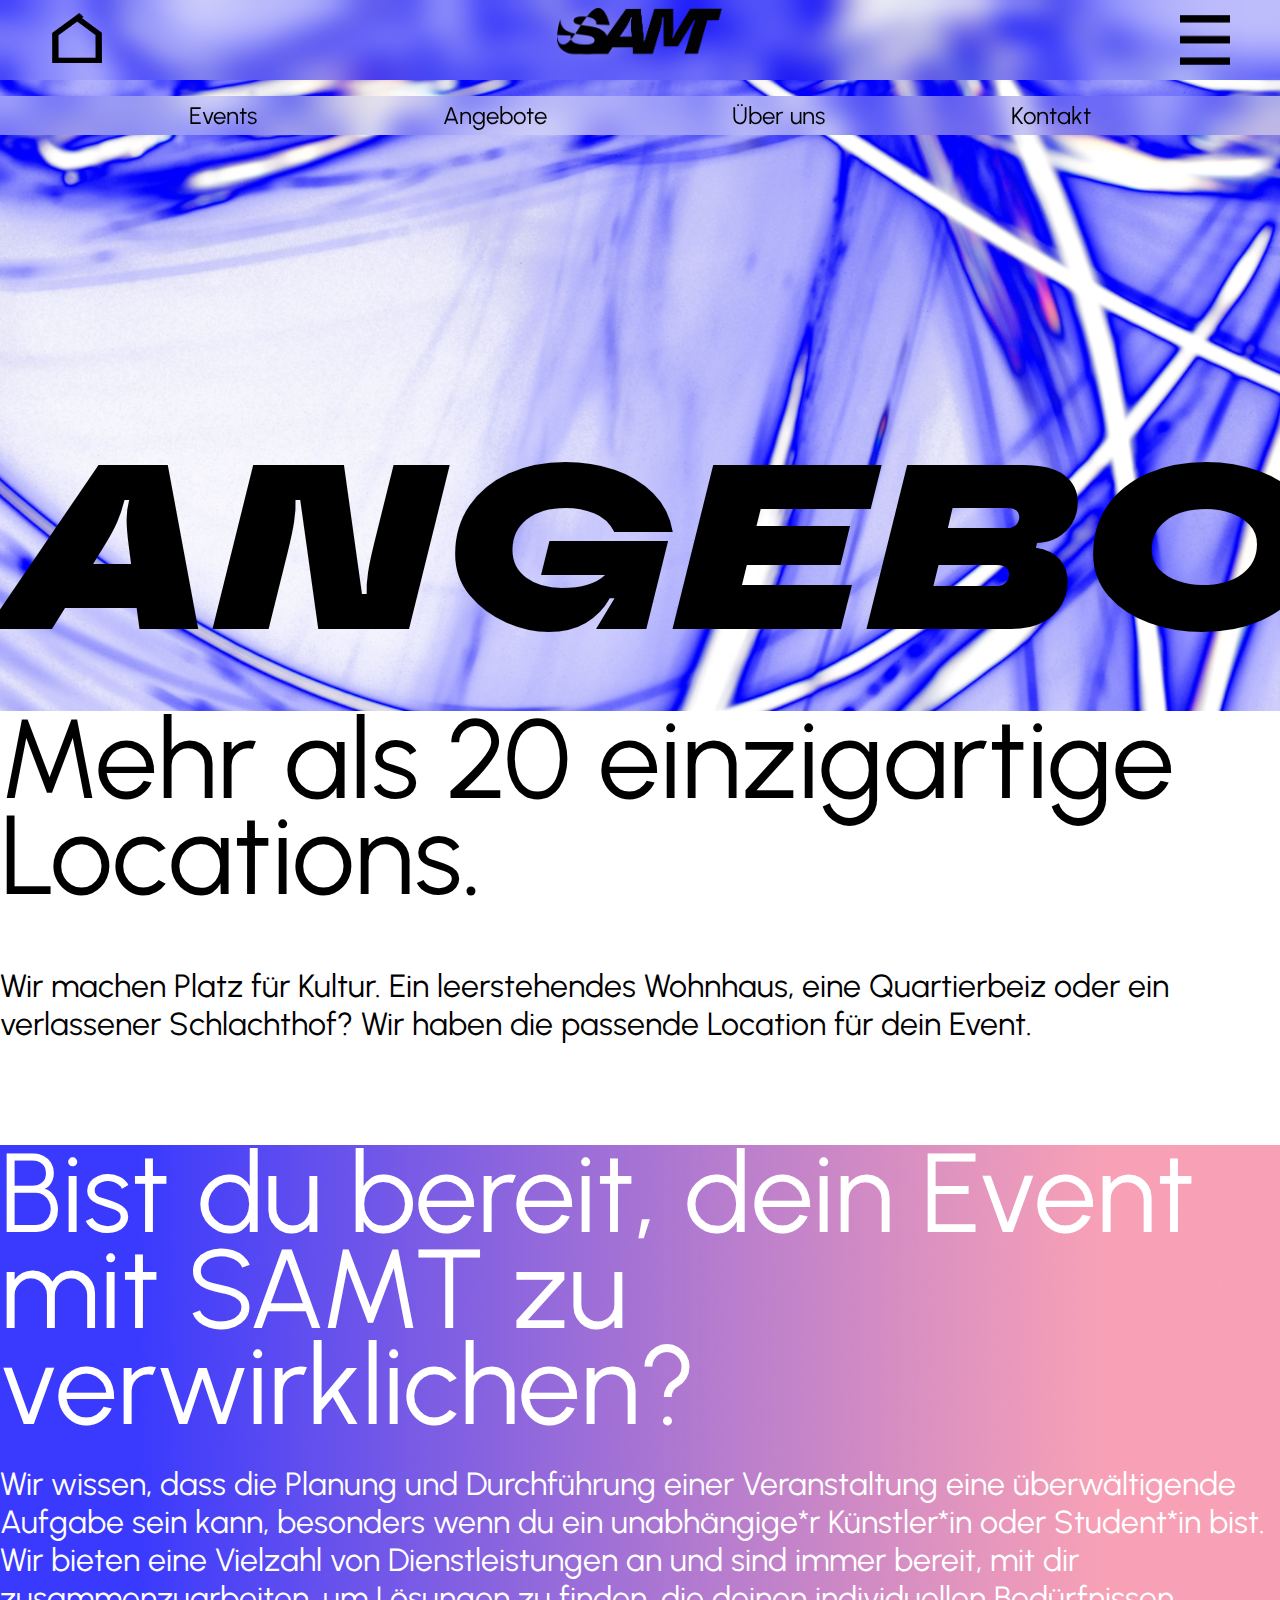
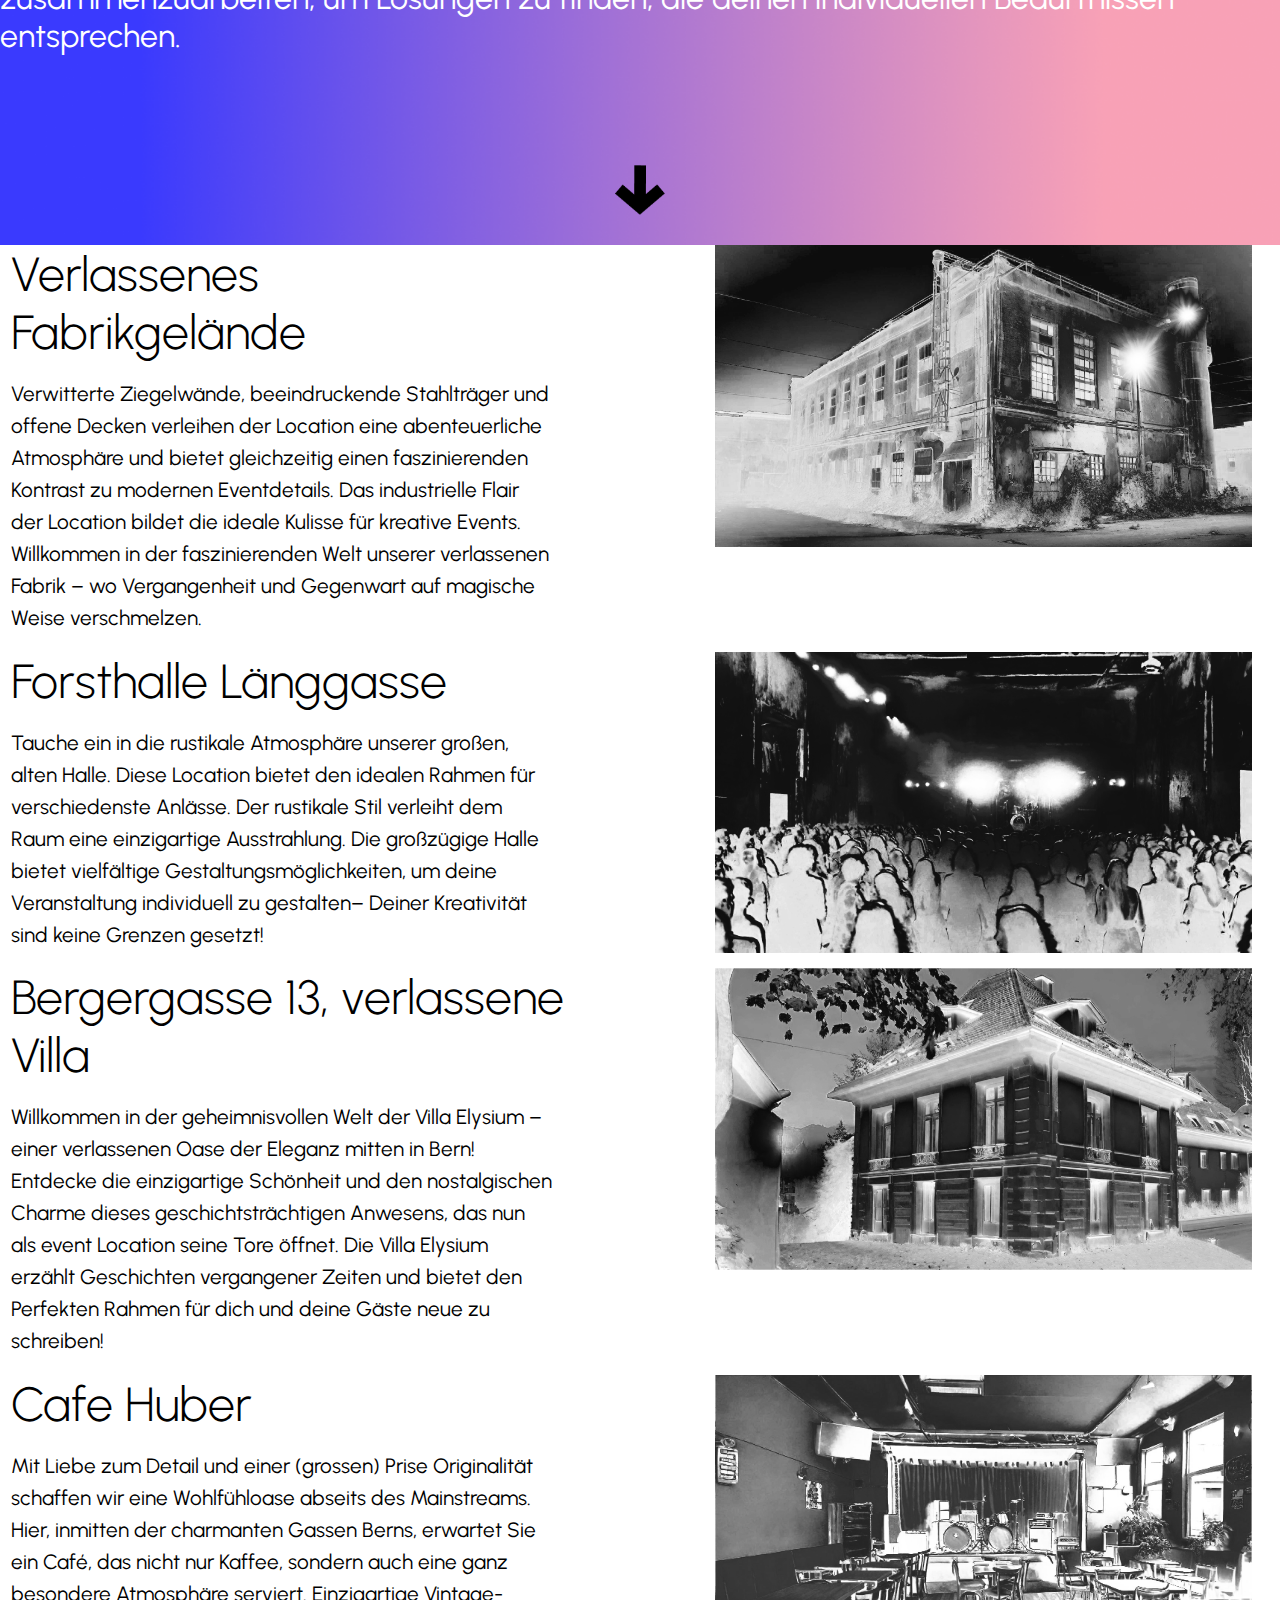
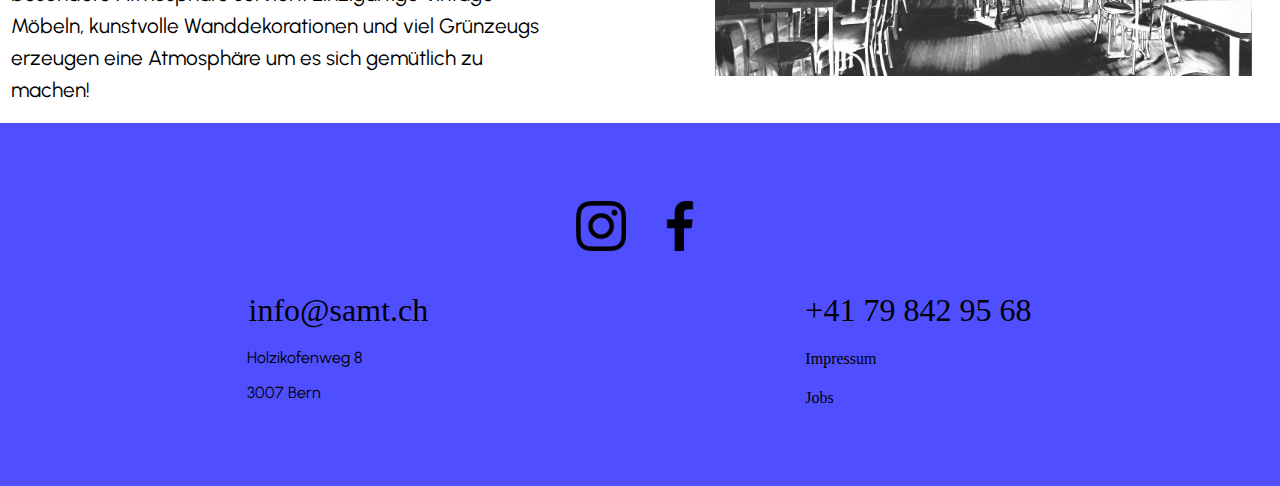
==== commit 2494fc77: "angebot" ====
--- a/angebot.html
+++ b/angebot.html
@@ -91,7 +91,7 @@
                 </p>
             
                 <div class="col">
-                    <a href="#events"><img src="../images/icons/pfeil.png" alt="downarrow" height="50" width="50"></a>
+                    <a href="#events" class="scroll-arrow"><img src="../images/icons/pfeil.png" alt="downarrow" height="50" width="50"></a>
                 </div>
         </div>
         
@@ -189,7 +189,7 @@
     <footer>
 
 
-        <section id="footerref"></section>
+        <div id="footerref"></div>
 
         <div class="content">
             <div class="some">
@@ -207,7 +207,7 @@
                     <p>3007 Bern</p>
                 </div>
                 <div class="information">
-                    <a class="big-link" href="tel:+41 79 842 95 68">+41 79 842 95 68</a>
+                    <a class="big-link" href="tel:+41079-842-9568">+41 79 842 95 68</a>
                     <a href="Impressum">Impressum</a>
                     <a href="Jobs">Jobs</a>
                 </div>
--- a/css/styles.css
+++ b/css/styles.css
@@ -292,7 +292,7 @@
 }
 .big-link{
   font-size: 2rem;
-  font-weight: 500;
+  font-weight: 300;
 }
 .some{
   display: flex;
--- a/css/angebot.css
+++ b/css/angebot.css
@@ -42,7 +42,7 @@
 h1 {
   padding-top: 0%;
   padding-bottom: 0%;
-  font-size: 15pc;
+  font-size: 14.6pc;
   color: black;
   font-family: 'tttravelsnextblackitalic';
   margin: 0%;
@@ -63,7 +63,7 @@
 .angebottext {
   padding-top: 0%;
   padding-bottom: 0%;
-  font-size: 1pc;
+  font-size: 1.3pc;
   color: black;
   font-family: 'urbanist';
   margin-left: 2%;
@@ -84,7 +84,7 @@
 }
 
 #ueberschrift .col a {
-  margin-top: 20px; /* Justiere den Abstand nach Bedarf */
+  margin-top: 20px; 
 }
 
 
@@ -245,51 +245,63 @@
         font-size: 4pc;
         line-height: 4pc;
     }    
-    .teamcard input:checked ~ .team-details {
-        margin-top: 0px;
-    }
-        .team-content{
-        gap: 1rem;
-        flex-direction: column-reverse;
-        align-items: flex-start;
-    }
-    .team-content img{
-        margin: 1rem;
-    }
+
+  h3 {
+      font-size: 3.2pc; 
+      line-height: 2.8pc;
+  }
+  p {
+      font-size: 0.9pc; 
+      line-height: 2pc; 
+      font-weight: 530;
+  }
+
+  .angebotheading {
+      font-size: 2pc; 
+  }
+
+  .angebottext {
+      font-size: 0.8pc; 
+      line-height: 1.5pc; 
+  }
+  .scroll-arrow {
+    position: absolute;
+    bottom: -560px; 
+    left: 50%;
+    transform: translateX(-50%);
+}
+    
     .flex-grid-2col {
       flex-direction: column;
+    }
+
+    h1 {
+      font-size: 5pc; 
     }
 
     .bild {
       width: 100%; 
       margin-top: 1rem; 
     }
-
-    .contact{
-        flex-direction: column;
-    }
-    .full-menu{
-        opacity: 0;
-        position: fixed;
-        top: 0;
-        left: 100vw;
-        left: 100svw;
-        width: 100vw;
-        width: 100svw;
-        height: 100vh;
-        height: 100svh;
-        background: rgba(0,0,0,0.5);
-        z-index: 2;
-        display: flex;
-        padding: 5rem;
-        flex-direction: column;
-        color: white;
-        font-size: 2rem;
-        font-weight: 500;
-        justify-content: center;
-        gap: 1rem;
-        align-items: end;
-        transition: all 0.5s ease;
+      .hero h1{
+          font-size: 4pc;
+          line-height: 4pc;
+      }    
+      .teamcard input:checked ~ .team-details {
+          margin-top: 0px;
+      }
+          .team-content{
+          gap: 1rem;
+          flex-direction: column-reverse;
+          align-items: flex-start;
+      }
+      .team-content img{
+          margin: 1rem;
+      }
+      .contact{
+          flex-direction: column;
+      }
+      
+      }
     
-    }
-}
+   
